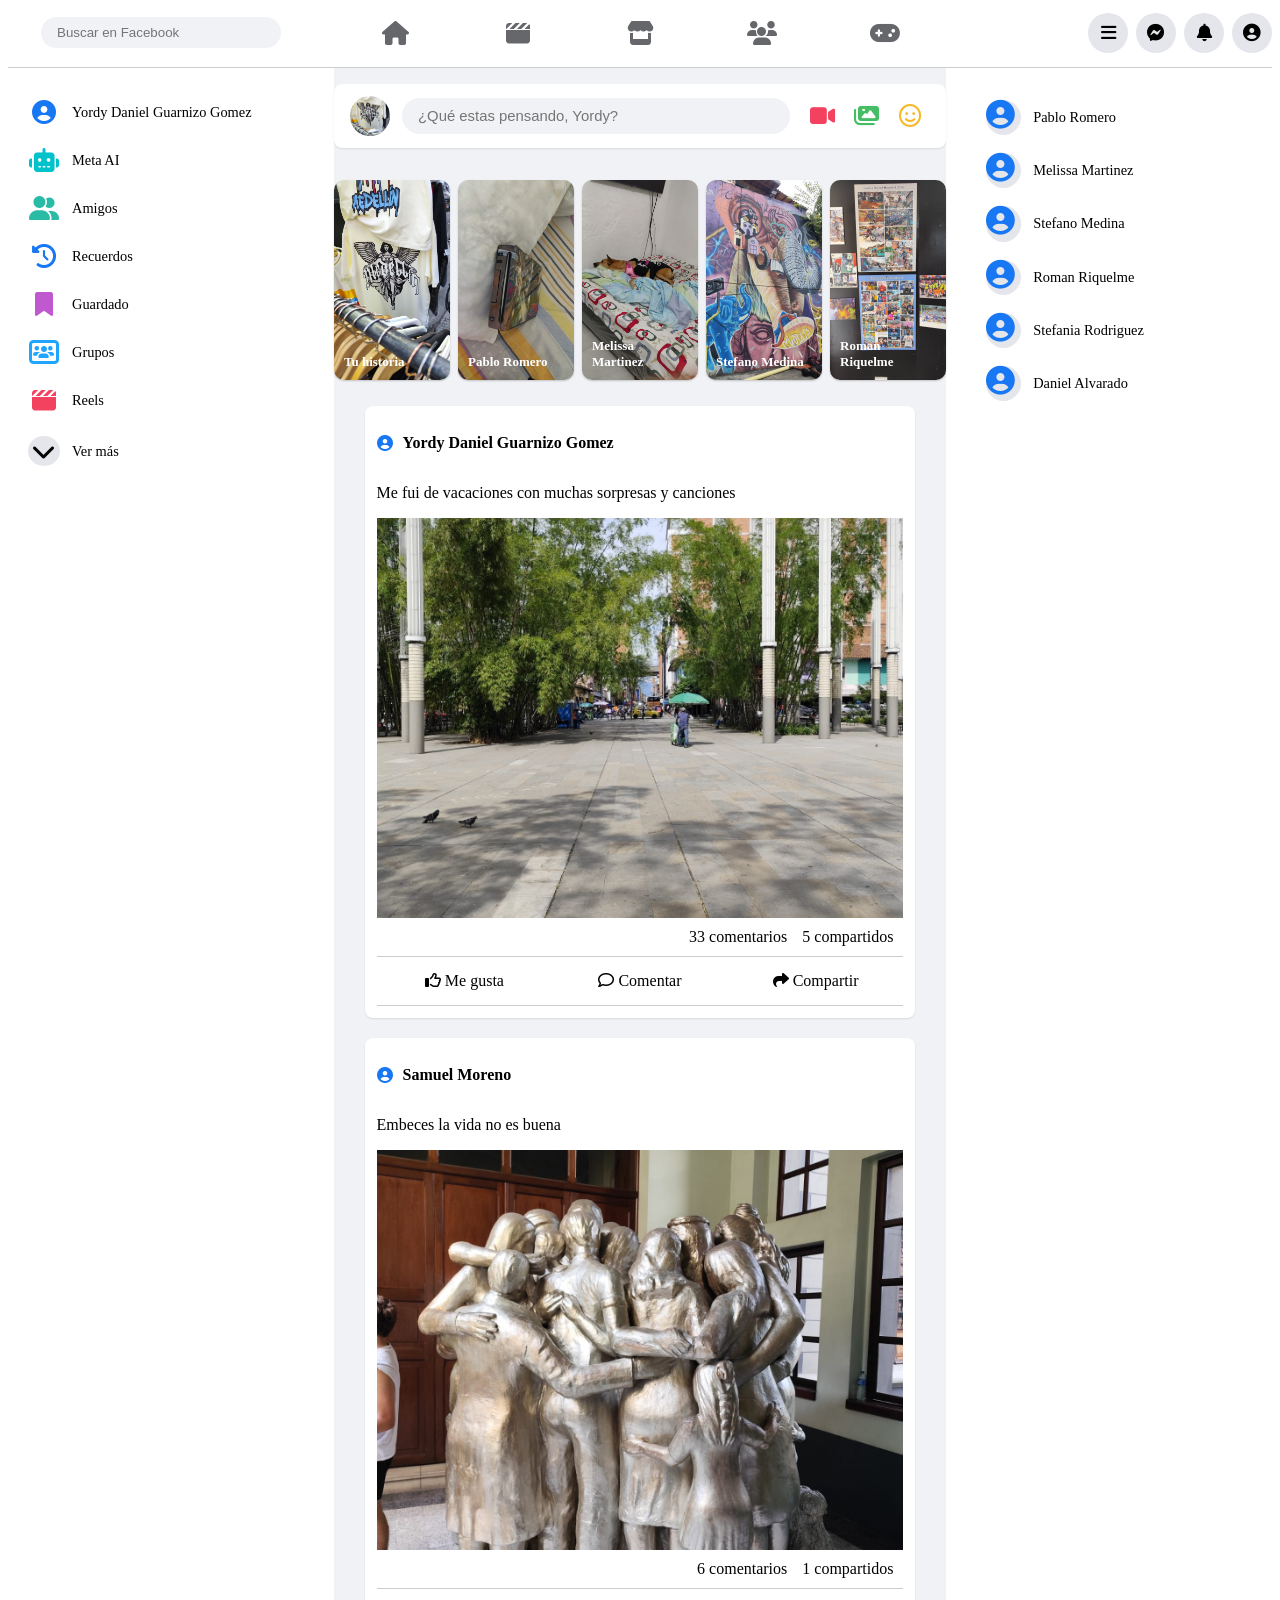
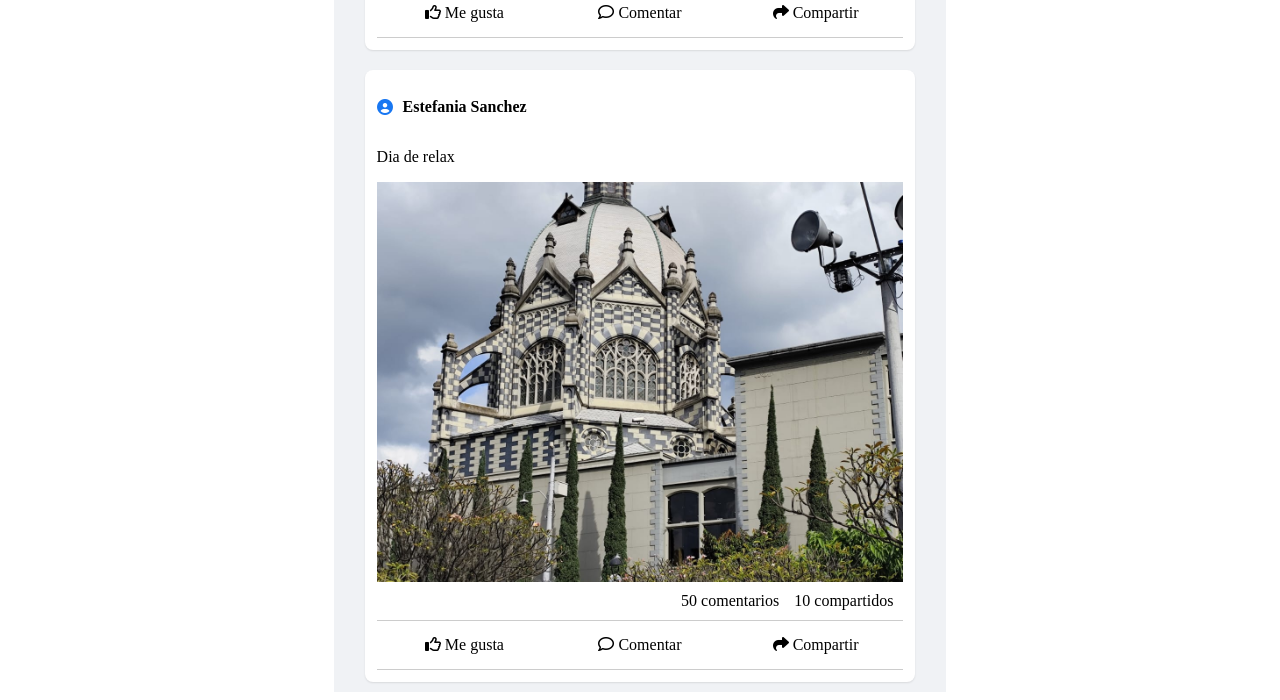
==== index.html @ 1d9f0191 "mejores etiquetas HTML y mejora CSS" ====
<!doctype html>
<html lang="en">
  <head>
    <meta charset="UTF-8" />
    <meta name="viewport" content="width=device-width, initial-scale=1.0" />
    <link rel="stylesheet" href="css/main.css" />

    <link
      rel="stylesheet"
      href="https://cdnjs.cloudflare.com/ajax/libs/font-awesome/6.5.1/css/all.min.css"
    />
    <title>Facebook</title>
  </head>
  <body>
    <header class="container-top-menu">
      <div class="top-menu-left">
        <input
          class="top-menu-left-search"
          type="text"
          placeholder="Buscar en Facebook"
        />
      </div>
      <div class="top-menu">
        <nav class="top-menu-nav">
          <ul class="top-menu-list">
            <li class="top-menu-li">
              <a href="#"><i class="fa-solid fa-house"></i></a>
            </li>
            <li class="top-menu-li">
              <a href="#"><i class="fa-solid fa-clapperboard 1"></i> </a>
            </li>
            <li class="top-menu-li">
              <a href="#"><i class="fa-solid fa-store"></i></a>
            </li>
            <li class="top-menu-li">
              <a href="#"><i class="fa-solid fa-users"></i></a>
            </li>
            <li class="top-menu-li">
              <a href="#"><i class="fa-solid fa-gamepad"></i></a>
            </li>
          </ul>
        </nav>
      </div>
      <div class="top-menu-right">
        <nav class="top-menu-r-nav">
          <ul class="top-menu-r-list">
            <li class="top-menu-r-li">
              <a href="#"><i class="fa-solid fa-bars"></i></a>
            </li>
            <li class="top-menu-r-li">
              <a href="#"><i class="fa-brands fa-facebook-messenger"></i></a>
            </li>
            <li class="top-menu-r-li">
              <a href="#"><i class="fa-solid fa-bell"></i></a>
            </li>
            <li class="top-menu-r-li">
              <a href="#"
                ><i id="user-circle1" class="fa-solid fa-user-circle"></i
              ></a>
            </li>
          </ul>
        </nav>
      </div>
    </header>
    <div class="container">
      <aside class="left-menu">
        <nav class="left-menu-nav">
          <ul class="left-menu-list">
            <li class="left-menu-li">
              <a href="#"
                ><i class="fa-solid fa-user-circle"></i> Yordy Daniel Guarnizo
                Gomez
              </a>
            </li>
            <li class="left-menu-li">
              <a href="#"><i class="fa-solid fa-robot"></i> Meta AI</a>
            </li>
            <li class="left-menu-li">
              <a href="#"><i class="fa-solid fa-user-group"></i> Amigos</a>
            </li>
            <li class="left-menu-li">
              <a href="#"
                ><i class="fa-solid fa-clock-rotate-left"></i> Recuerdos</a
              >
            </li>
            <li class="left-menu-li">
              <a href="#"><i class="fa-solid fa-bookmark"></i> Guardado</a>
            </li>
            <li class="left-menu-li">
              <a href="#"><i class="fa-solid fa-users-rectangle"></i> Grupos</a>
            </li>
            <li class="left-menu-li">
              <a href="#"
                ><i id="clapperboard2" class="fa-solid fa-clapperboard"></i>
                Reels</a
              >
            </li>
            <li class="left-menu-li">
              <a href="#"><i class="fa-solid fa-chevron-down"></i> Ver más</a>
            </li>
          </ul>
        </nav>
      </aside>
      <main class="middle-menu">
        <section class="create-post">
          <img src="img/Camiseta.jpeg" alt="Perfil" class="user-avatar" />
          <input
            class="create-post-input"
            type="text"
            placeholder="¿Qué estas pensando, Yordy?"
          />

          <div class="create-post-actions">
            <div class="action-item">
              <i class="fa-solid fa-video" style="color: #f3425f"></i>
            </div>
            <div class="action-item">
              <i class="fa-solid fa-images" style="color: #45bd62"></i>
            </div>
            <div class="action-item">
              <i class="fa-regular fa-face-smile" style="color: #f7b928"></i>
            </div>
          </div>
        </section>
        <section class="histories">
          <div class="history history-1">
            <img src="img/Camiseta.jpeg" alt="Camiseta" />
            <p class="history-name">Tu historia</p>
          </div>
          <div class="history history-2">
            <img src="img/Wii.jpeg" alt="Wii" />
            <p class="history-name">Pablo Romero</p>
          </div>
          <div class="history history-3">
            <img src="img/Jelly.jpeg" alt="Dog" />
            <p class="history-name">Melissa Martinez</p>
          </div>
          <div class="history history-4">
            <img src="img/Mural.jpeg" alt="Mural" />
            <p class="history-name">Stefano Medina</p>
          </div>
          <div class="history history-5">
            <img src="img/poster.jpeg" alt="Poster" />
            <p class="history-name">Roman Riquelme</p>
          </div>
        </section>
        <article class="post">
          <div class="post-header">
            <i class="fa-solid fa-user-circle"></i>
            <p><strong>Yordy Daniel Guarnizo Gomez</strong></p>
          </div>
          <div class="post-content">
            <p>Me fui de vacaciones con muchas sorpresas y canciones</p>
          </div>
          <div class="post-photo">
            <img src="img/Centro.jpeg" alt="Centro" />
          </div>
          <div class="post-footer">
            <nav class="post-footer-nav">
              <ul class="post-footer-list">
                <li class="post-footer-li"><a href="#">33 comentarios</a></li>
                <li class="post-footer-li"><a href="#">5 compartidos</a></li>
              </ul>
            </nav>
          </div>
          <div class="post-reactions">
            <nav class="post-reactions-nav">
              <ul class="post-reactions-list">
                <li class="post-reactions-li">
                  <a href="#"
                    ><i class="fa-regular fa-thumbs-up"></i> Me gusta</a
                  >
                </li>
                <li class="post-reactions-li">
                  <a href="#"><i class="fa-regular fa-comment"></i> Comentar</a>
                </li>
                <li class="post-reactions-li">
                  <a href="#"><i class="fa-solid fa-share"></i> Compartir</a>
                </li>
              </ul>
            </nav>
          </div>
        </article>
        <article class="post">
          <div class="post-header">
            <i class="fa-solid fa-user-circle"></i>
            <p><strong>Samuel Moreno</strong></p>
          </div>
          <div class="post-content">
            <p>Embeces la vida no es buena</p>
          </div>
          <div class="post-photo">
            <img src="img/sad.jpeg" alt="statue" />
          </div>
          <div class="post-footer">
            <nav class="post-footer-nav">
              <ul class="post-footer-list">
                <li class="post-footer-li"><a href="#">6 comentarios</a></li>
                <li class="post-footer-li"><a href="#">1 compartidos</a></li>
              </ul>
            </nav>
          </div>
          <div class="post-reactions">
            <nav class="post-reactions-nav">
              <ul class="post-reactions-list">
                <li class="post-reactions-li">
                  <a href="#"
                    ><i class="fa-regular fa-thumbs-up"></i> Me gusta</a
                  >
                </li>
                <li class="post-reactions-li">
                  <a href="#"><i class="fa-regular fa-comment"></i> Comentar</a>
                </li>
                <li class="post-reactions-li">
                  <a href="#"><i class="fa-solid fa-share"></i> Compartir</a>
                </li>
              </ul>
            </nav>
          </div>
        </article>
        <article class="post">
          <div class="post-header">
            <i class="fa-solid fa-user-circle"></i>
            <p><strong>Estefania Sanchez</strong></p>
          </div>
          <div class="post-content">
            <p>Dia de relax</p>
          </div>
          <div class="post-photo">
            <img src="img/relax.jpeg" alt="Museum" />
          </div>
          <div class="post-footer">
            <nav class="post-footer-nav">
              <ul class="post-footer-list">
                <li class="post-footer-li"><a href="#">50 comentarios</a></li>
                <li class="post-footer-li"><a href="#">10 compartidos</a></li>
              </ul>
            </nav>
          </div>
          <div class="post-reactions">
            <nav class="post-reactions-nav">
              <ul class="post-reactions-list">
                <li class="post-reactions-li">
                  <a href="#"
                    ><i class="fa-regular fa-thumbs-up"></i> Me gusta</a
                  >
                </li>
                <li class="post-reactions-li">
                  <a href="#"><i class="fa-regular fa-comment"></i> Comentar</a>
                </li>
                <li class="post-reactions-li">
                  <a href="#"><i class="fa-solid fa-share"></i> Compartir</a>
                </li>
              </ul>
            </nav>
          </div>
        </article>
      </main>
      <aside class="menu-right">
        <nav class="friends">
          <ul class="friends-list">
            <li class="friends-li">
              <a href="#"
                ><i class="fa-solid fa-user-circle"></i> Pablo Romero</a
              >
            </li>
            <li class="friends-li">
              <a href="#"
                ><i class="fa-solid fa-user-circle"></i> Melissa Martinez</a
              >
            </li>
            <li class="friends-li">
              <a href="#"
                ><i class="fa-solid fa-user-circle"></i> Stefano Medina</a
              >
            </li>
            <li class="friends-li">
              <a href="#"
                ><i class="fa-solid fa-user-circle"></i> Roman Riquelme</a
              >
            </li>
            <li class="friends-li">
              <a href="#"
                ><i class="fa-solid fa-user-circle"></i> Stefania Rodriguez</a
              >
            </li>
            <li class="friends-li">
              <a href="#"
                ><i class="fa-solid fa-user-circle"></i> Daniel Alvarado</a
              >
            </li>
          </ul>
        </nav>
      </aside>
    </div>
  </body>
</html>
---- css/main.css ----
/*  ---------------------------------------------- Global styles---------------------------------------------*/

a {
  color: inherit;
  text-decoration: none;
}

* {
  box-sizing: border-box;
}

li {
  list-style: none;
}

/* ---------------------------------------Top menu ----------------------------------------------------------*/

/* 1 rem = 16px, ex: 3.75rem = 3.75 * 16 = 60px*/

.container-top-menu {
  height: 3.75rem;
  display: grid;
  grid-template-columns: 1fr 2fr 1fr;
  gap: 1.25rem;
  border-bottom: 1px solid #ccc;
  padding-bottom: 10px;
  position: sticky;
  top: 0;
  background-color: #fff;
  z-index: 1000;
  align-items: center;
}

/* ----------------------------------Top menu left, the search bar ---------------------------------------------*/

.top-menu-left {
  display: flex;
  justify-content: center;
  align-items: center;
  width: 100%;
  height: 100%;
}

.top-menu-left-search {
  background-color: #f0f2f5;
  border: none;
  padding: 0.5rem 1rem;
  border-radius: 1.25rem;
  width: 15rem;
  outline: none;
}

/* ----------------------------------Top menu center, the main navigation ---------------------------------------------*/

.top-menu {
  width: 100%;
  height: 100%;
}

.top-menu-nav {
  width: 100%;
  height: 100%;
  margin: 0;
}

.top-menu-list {
  display: flex;
  width: 100%;
  height: 100%;
  margin: 0;
  padding: 0;
}

.top-menu-li {
  flex: 1;
  position: relative;
}

.top-menu-li a {
  display: flex;
  justify-content: center;
  align-items: center;
  width: 100%;
  height: 100%;
  border-radius: 8px;
  transition: background-color 0.2s;
}
.top-menu-li a:hover {
  background-color: #f0f2f5;
}

.top-menu-li i {
  font-size: 1.5rem;
  color: #65676b;
}
.top-menu-li i:hover {
  color: #1877f2;
}

/* ----------------------------------Top menu right, the user options ---------------------------------------------*/

.top-menu-r-list {
  display: flex;
  justify-content: flex-end;
  align-items: center;
  gap: 0.5rem;
  margin: 0;
  padding: 0;
}

.top-menu-r-li a {
  display: flex;
  justify-content: center;
  align-items: center;
  width: 2.5rem;
  height: 2.5rem;
  background-color: #e4e6eb;
  border-radius: 50%;
  font-size: 1.1rem;
  transition: background-color 0.2s;
}

.top-menu-r-li a:hover {
  background-color: #d8dadf;
}

#user-circle1 {
  color: #000;
}

/* ---------------------------------------Container of the main content ------------------------------------------*/

.container {
  display: grid;
  grid-template-columns: 1fr 2fr 1fr;
  gap: 1.25rem;
  align-items: start;
}

/* ---------------------------------------Main content, left menu ------------------------------------------*/

.left-menu {
  position: sticky;
  top: 3.75rem;
  height: calc(100vh - 3.75rem);
  overflow-y: auto;
}

.left-menu-list {
  display: flex;
  flex-direction: column;
  gap: 0.5rem;
  padding: 0.5rem;
}

.left-menu-li a {
  display: flex;
  align-items: center;
  padding: 0.5rem 0.75rem;
  border-radius: 0.5rem;
  transition: background 0.2s;
  font-size: 0.9rem;
  font-weight: 500;
}

.left-menu-li a:hover {
  background-color: #e4e6eb;
}

.left-menu-li i {
  min-width: 2rem;
  font-size: 1.5rem;
  text-align: center;
  margin-right: 0.75rem;
}

.fa-user-circle {
  color: #1877f2;
}
.fa-robot {
  color: #00c2cb;
}
.fa-user-group {
  color: #2abba7;
}
.fa-clock-rotate-left {
  color: #1877f2;
}
.fa-bookmark {
  color: #c058cf;
}
.fa-users-rectangle {
  color: #21a6ff;
}
#clapperboard2 {
  color: #f3425f;
}
.fa-chevron-down {
  color: #050505;
  background: #e4e6eb;
  border-radius: 50%;
  padding: 0.2rem;
  font-size: 0.8rem;
}

/* ---------------------------------------Main content, center content ------------------------------------------*/

.middle-menu {
  display: flex;
  flex-direction: column;
  background-color: #f0f2f5;
  min-height: calc(100vh - 60px);
  width: 100%;
}

/* Publish  */

.create-post {
  display: flex;
  align-items: center;
  gap: 0.75rem;
  background-color: #fff;
  border-radius: 0.5rem;
  box-shadow: 0 1px 2px rgba(0, 0, 0, 0.1);
  padding: 0.75rem 1rem;
  width: 100%;
  max-width: 42.5rem;
  margin: 1rem auto;
}

.user-avatar {
  width: 2.5rem;
  height: 2.5rem;
  border-radius: 50%;
  object-fit: cover;
}

.create-post-input {
  border: none;
  background-color: #f0f2f5;
  padding: 0.6rem 1rem;
  border-radius: 1.25rem;
  font-size: 0.93rem;
  flex: 1;
}

.create-post-input:hover {
  background-color: #e4e6eb;
}

.create-post-actions {
  display: flex;
  align-items: center;
  gap: 0.25rem;
}

.action-item {
  width: 2.5rem;
  height: 2.5rem;
  display: flex;
  justify-content: center;
  align-items: center;
  border-radius: 50%;
  transition: background 0.2s;
}

.action-item:hover {
  background-color: #f2f2f2;
}

.action-item i {
  font-size: 1.4rem;
}

.video-icon {
  color: #f3425f;
}
.photos-icon {
  color: #45bd62;
}
.emoji-icon {
  color: #f7b928;
}

/* histories */

.histories {
  display: flex;
  justify-content: center;
  gap: 0.5rem;
  padding: 1rem 0;
  width: 100%;
  max-width: 42.5rem;
  margin: 0 auto;
}

.history {
  flex: 1;
  height: 12.5rem;
  position: relative;
  border-radius: 0.625rem;
  overflow: hidden;
  box-shadow: 0 1px 2px rgba(0, 0, 0, 0.2);
  border: none;
}

.history img {
  width: 100%;
  height: 100%;
  object-fit: cover;
  transition: transform 0.3s ease;
}

.history:hover img {
  transform: scale(1.05);
}

.history-name {
  position: absolute;
  bottom: 0;
  left: 0;
  color: white;
  margin: 10px;
  font-weight: 600;
  font-size: 13px;
}

/* Post header */

.post {
  background-color: #fff;
  margin: 0.625rem auto;
  width: 90%;
  max-width: 42.5rem;
  border-radius: 0.5rem;
  box-shadow: 0 1px 2px rgba(0, 0, 0, 0.1);
  padding: 0.75rem;
}

.post-header {
  display: flex;
  align-items: center;
  gap: 10px;
}

/* Photo */

.post-photo {
  height: 25rem;
  width: 100%;
  margin: 10px 0;
  overflow: hidden;
  background-color: #000;
}

.post-photo img {
  width: 100%;
  height: 100%;
  object-fit: cover;
  display: block;
  transition: transform 0.2s;
}

.post-photo img:hover {
  transform: scale(1.02);
}

/* likes and shares */

.post-footer {
  display: flex;
  justify-content: center;
  align-items: center;
  width: 100%;
}

.post-footer-nav {
  width: 100%;
}

.post-footer-list {
  display: flex;
  justify-content: flex-end;
  gap: 15px;
  width: 100%;
  margin: 0;
  padding: 0 10px;
}

/* post reactions */

.post-reactions {
  width: 100%;
  border-top: 1px solid #ccc;
  border-bottom: 1px solid #ccc;
  padding: 5px 0;
  margin-top: 10px;
}

.post-reactions-list {
  display: flex;
  width: 100%;
  margin: 0;
  padding: 0;
}

.post-reactions-li {
  flex: 1;
  text-align: center;
  padding: 10px 0;
  border-radius: 5px;
}

.post-reactions-li:hover {
  background-color: #f0f2f5;
}

/* ---------------------------------------Main content, right menu ------------------------------------------*/

.menu-right {
  position: sticky;
  top: 3.75rem;
  height: calc(100vh - 3.75rem);
}

.friends-list {
  display: flex;
  flex-direction: column;
  gap: 0.125rem;
  padding: 0.5rem;
  height: calc(100vh - 4.75rem);
  overflow-y: auto;
}

.friends-li a {
  display: flex;
  align-items: center;
  padding: 0.5rem 0.75rem;
  border-radius: 0.5rem;
  transition: background 0.2s;
  font-size: 0.9rem;
  font-weight: 500;
}

.friends-li i {
  justify-content: center;
  align-items: center;
  font-size: 1.8rem;
  margin-right: 0.75rem;
  color: #1877f2;
  background-color: #e4e6eb;
  border-radius: 50%;
  width: 2.2rem;
  height: 2.2rem;
}

.friends-li a:hover {
  background-color: #e4e6eb;
}
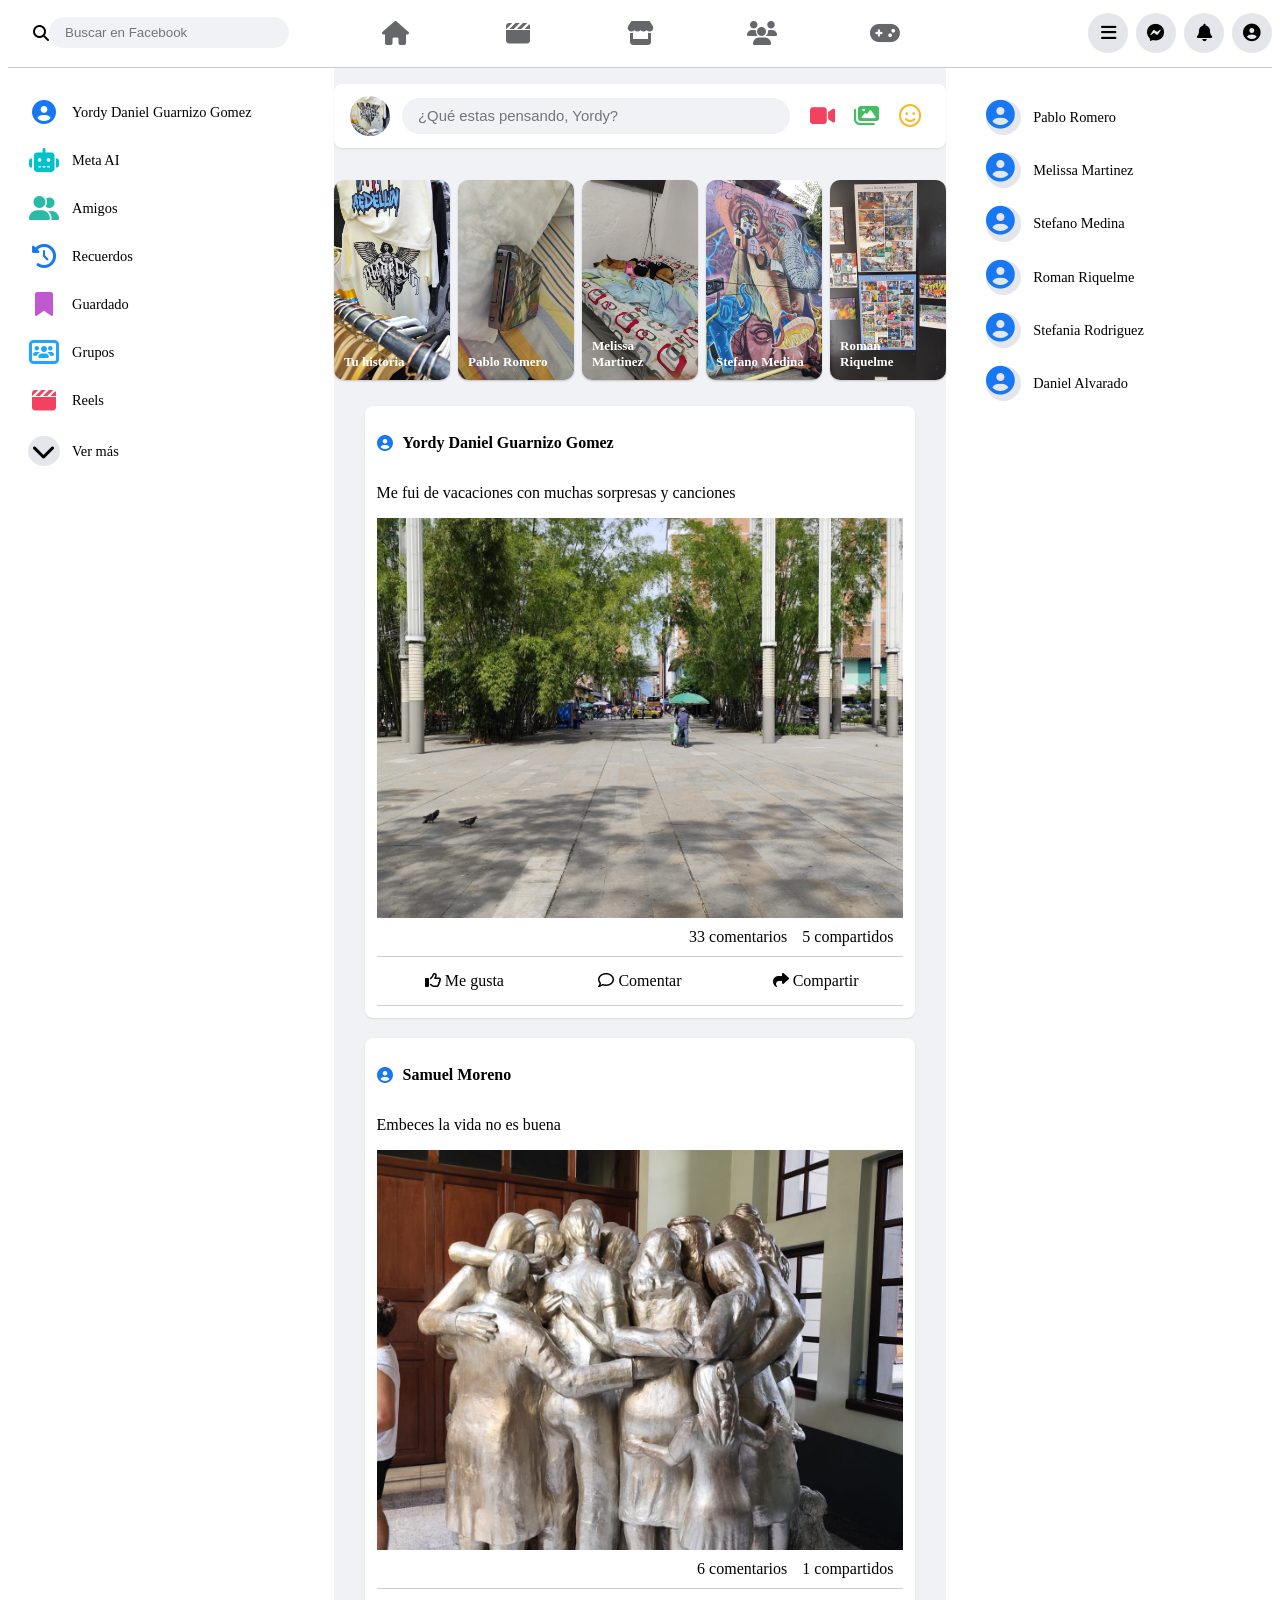
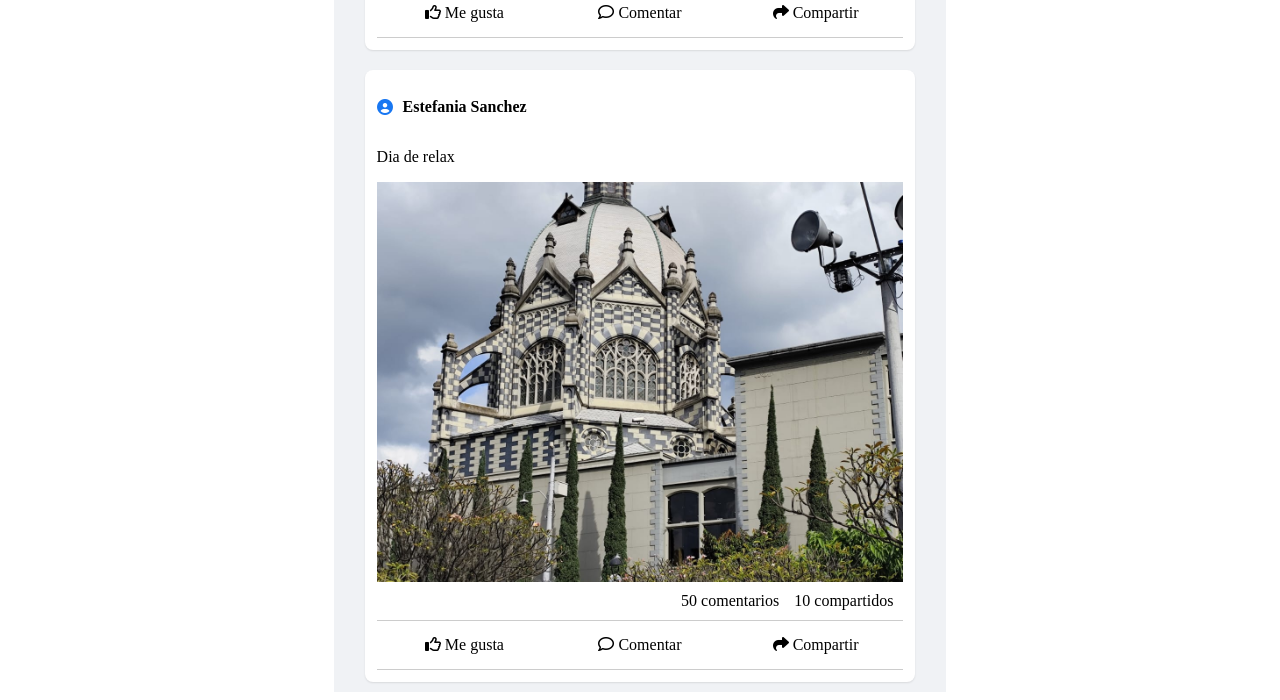
==== commit 3dfa8c4d: "Realizando responsive en mobile" ====
--- a/index.html
+++ b/index.html
@@ -14,6 +14,7 @@
   <body>
     <header class="container-top-menu">
       <div class="top-menu-left">
+        <i class="fa-solid fa-magnifying-glass"></i>
         <input
           class="top-menu-left-search"
           type="text"
--- a/css/main.css
+++ b/css/main.css
@@ -33,6 +33,10 @@
 
 /* ----------------------------------Top menu left, the search bar ---------------------------------------------*/
 
+.fa-solid fa-magnifying-glass {
+  margin: 5px;
+}
+
 .top-menu-left {
   display: flex;
   justify-content: center;
@@ -457,3 +461,46 @@
 .friends-li a:hover {
   background-color: #e4e6eb;
 }
+
+/* ---------------------------------------Responsive mobile ------------------------------------------*/
+
+@media (max-width: 768px) {
+  .container-top-menu {
+    height: 7.5rem;
+  }
+
+  .top-menu-left {
+    position: absolute;
+    display: flex;
+    top: 0;
+    right: 0;
+    height: 50%;
+    justify-content: end;
+  }
+
+  .top-menu {
+    display: flex;
+    position: absolute;
+    top: 3.75rem;
+    width: 50%;
+    height: 50%;
+    justify-content: center;
+    width: 100vw;
+  }
+
+  .top-menu-right {
+    display: none;
+  }
+
+  .container {
+    grid-template-columns: 1fr;
+  }
+
+  .left-menu {
+    display: none;
+  }
+
+  .menu-right {
+    display: none;
+  }
+}
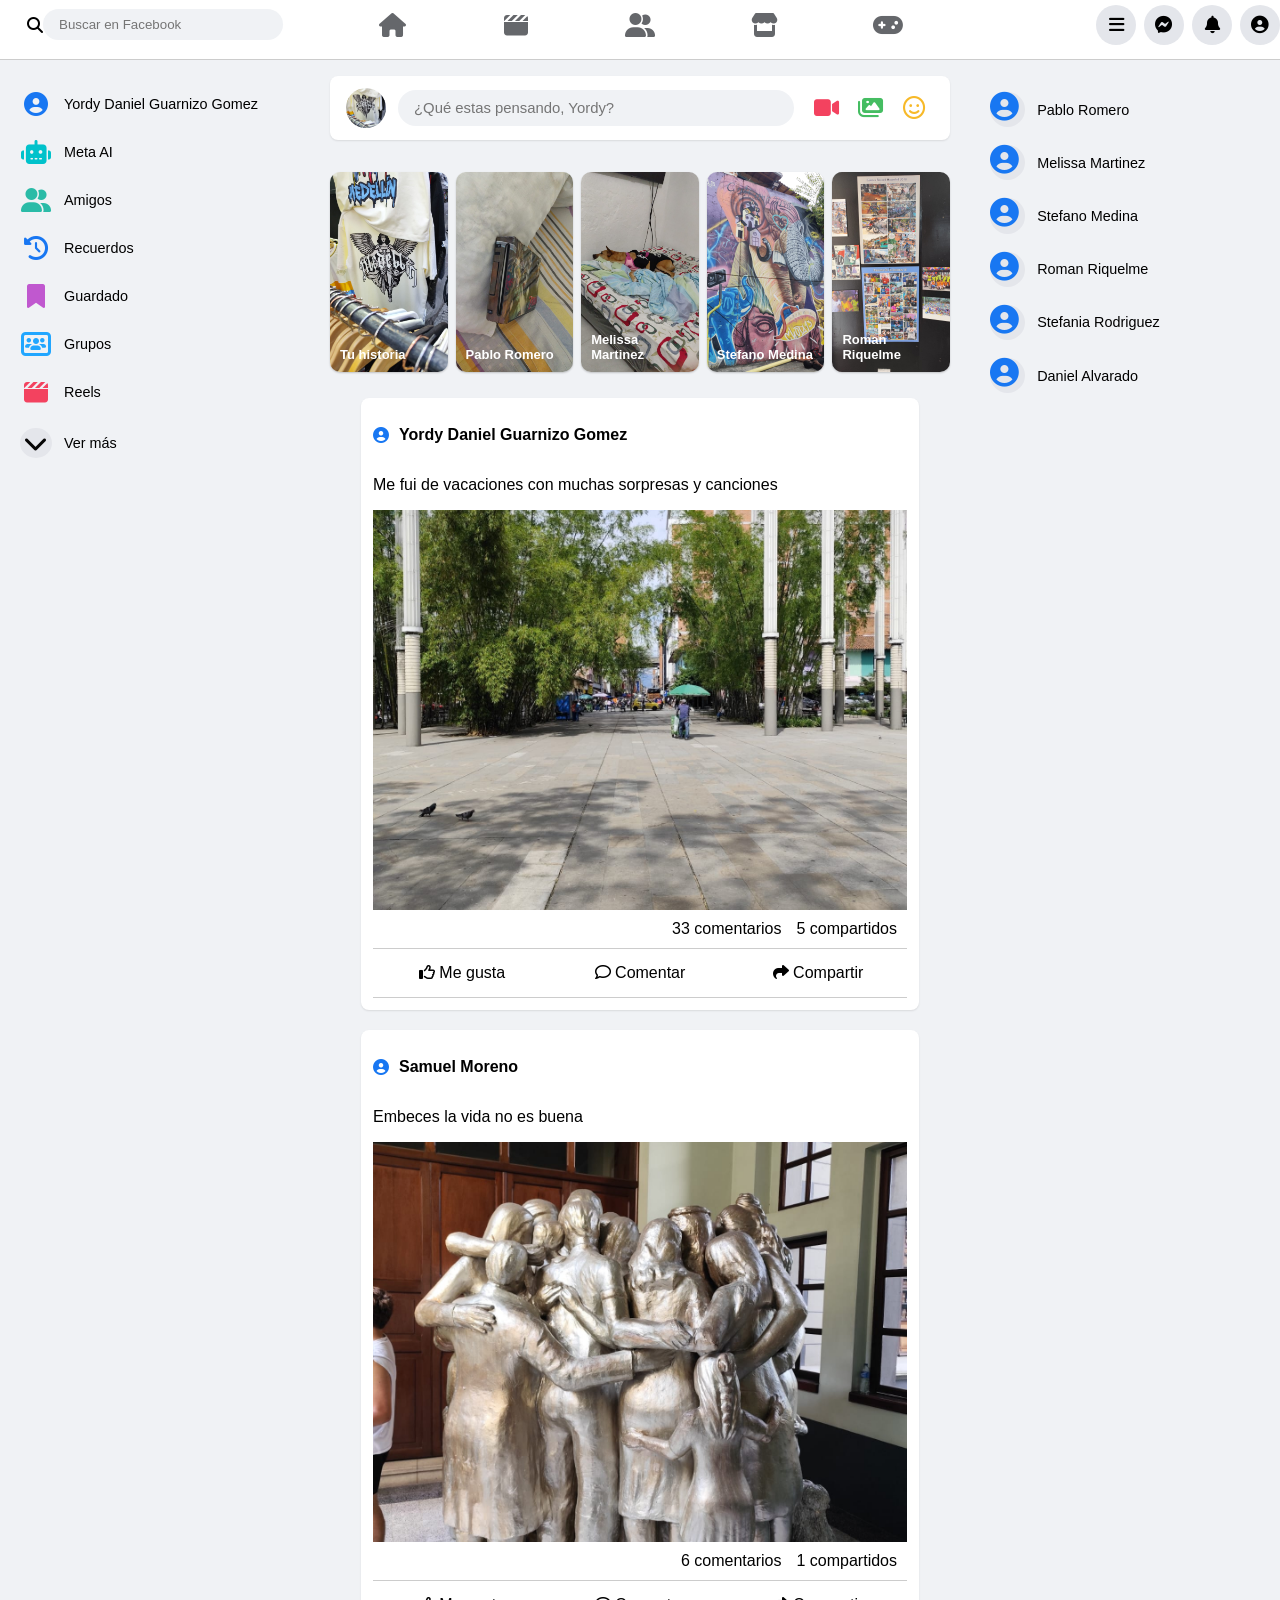
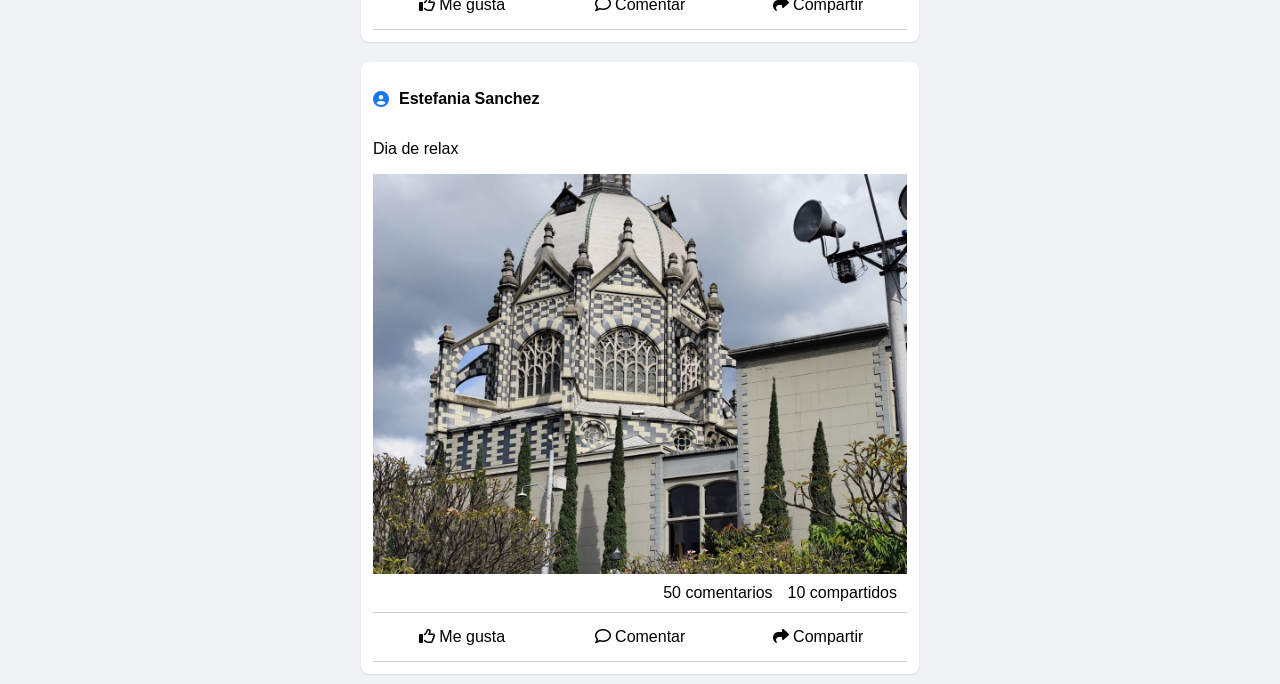
==== commit c4915cd7: "mejora del layout" ====
--- a/index.html
+++ b/index.html
@@ -14,9 +14,14 @@
   <body>
     <header class="container-top-menu">
       <div class="top-menu-left">
-        <i class="fa-solid fa-magnifying-glass"></i>
+        <a href="#" class="mobile-only mobile-bars"
+          ><i class="fa-solid fa-bars"></i
+        ></a>
+        <h1 class="mobile-logo mobile-only">facebook</h1>
+
+        <i class="fa-solid fa-magnifying-glass desktop-only-icon"></i>
         <input
-          class="top-menu-left-search"
+          class="top-menu-left-search desktop-only"
           type="text"
           placeholder="Buscar en Facebook"
         />
@@ -24,20 +29,26 @@
       <div class="top-menu">
         <nav class="top-menu-nav">
           <ul class="top-menu-list">
+            <li class="top-menu-li active-tab">
+              <a href="#"><i class="fa-solid fa-house"></i></a>
+            </li>
             <li class="top-menu-li">
-              <a href="#"><i class="fa-solid fa-house"></i></a>
+              <a href="#"><i class="fa-solid fa-clapperboard"></i> </a>
             </li>
             <li class="top-menu-li">
-              <a href="#"><i class="fa-solid fa-clapperboard 1"></i> </a>
+              <a href="#"><i class="fa-solid fa-user-group"></i></a>
             </li>
             <li class="top-menu-li">
               <a href="#"><i class="fa-solid fa-store"></i></a>
             </li>
-            <li class="top-menu-li">
-              <a href="#"><i class="fa-solid fa-users"></i></a>
-            </li>
-            <li class="top-menu-li">
+            <li class="top-menu-li desktop-only">
               <a href="#"><i class="fa-solid fa-gamepad"></i></a>
+            </li>
+            <li class="top-menu-li mobile-only">
+              <a href="#"><i class="fa-regular fa-bell"></i></a>
+            </li>
+            <li class="top-menu-li mobile-only">
+              <a href="#"><i class="fa-regular fa-user-circle"></i></a>
             </li>
           </ul>
         </nav>
@@ -45,16 +56,23 @@
       <div class="top-menu-right">
         <nav class="top-menu-r-nav">
           <ul class="top-menu-r-list">
-            <li class="top-menu-r-li">
+            <li class="top-menu-r-li desktop-only">
               <a href="#"><i class="fa-solid fa-bars"></i></a>
             </li>
+            <li class="top-menu-r-li mobile-only">
+              <a href="#"><i class="fa-solid fa-plus"></i></a>
+            </li>
+            <li class="top-menu-r-li mobile-only">
+              <a href="#"><i class="fa-solid fa-magnifying-glass"></i></a>
+            </li>
+
             <li class="top-menu-r-li">
               <a href="#"><i class="fa-brands fa-facebook-messenger"></i></a>
             </li>
-            <li class="top-menu-r-li">
+            <li class="top-menu-r-li desktop-only">
               <a href="#"><i class="fa-solid fa-bell"></i></a>
             </li>
-            <li class="top-menu-r-li">
+            <li class="top-menu-r-li desktop-only">
               <a href="#"
                 ><i id="user-circle1" class="fa-solid fa-user-circle"></i
               ></a>
--- a/css/main.css
+++ b/css/main.css
@@ -9,8 +9,21 @@
   box-sizing: border-box;
 }
 
+body {
+  margin: 0;
+  padding: 0;
+  font-family: Arial, sans-serif;
+  background-color: #f0f2f5;
+  width: 100%;
+  overflow-x: hidden;
+}
+
 li {
   list-style: none;
+}
+
+.mobile-only {
+  display: none;
 }
 
 /* ---------------------------------------Top menu ----------------------------------------------------------*/
@@ -462,45 +475,197 @@
   background-color: #e4e6eb;
 }
 
-/* ---------------------------------------Responsive mobile ------------------------------------------*/
+/* ---------------------------------------Responsive Tablet ------------------------------------------*/
+
+@media (max-width: 1100px) {
+  .container {
+    grid-template-columns: 1fr 3fr;
+  }
+
+  .menu-right {
+    display: none;
+  }
+
+  .top-menu-left-search {
+    width: 12rem;
+  }
+}
+
+/* ---------------------------------------Responsive Mobile ------------------------------------------*/
 
 @media (max-width: 768px) {
   .container-top-menu {
-    height: 7.5rem;
+    width: 100%;
+    max-width: 100%;
+    height: auto;
+    display: flex;
+    flex-wrap: wrap;
+    padding: 5px 10px 0 10px;
+    gap: 0;
+    background-color: #fff;
+  }
+
+  .mobile-logo {
+    color: #0866ff;
+    font-size: 1.7rem;
+    font-weight: 700;
+    margin: 0;
+    display: flex;
+  }
+
+  .top-menu-right {
+    width: auto;
+    display: flex;
+    justify-content: flex-end;
+    align-items: center;
   }
 
   .top-menu-left {
-    position: absolute;
+    width: auto;
+    flex: 1;
     display: flex;
-    top: 0;
-    right: 0;
-    height: 50%;
-    justify-content: end;
-  }
-
-  .top-menu {
-    display: flex;
-    position: absolute;
-    top: 3.75rem;
-    width: 50%;
-    height: 50%;
-    justify-content: center;
-    width: 100vw;
-  }
-
-  .top-menu-right {
-    display: none;
+    justify-content: flex-start;
+    align-items: center;
+    gap: 8px;
+  }
+
+  .mobile-only {
+    display: block;
+  }
+  .desktop-only,
+  .desktop-only-icon {
+    display: none !important;
   }
 
   .container {
     grid-template-columns: 1fr;
-  }
-
-  .left-menu {
-    display: none;
-  }
-
+    gap: 0;
+    width: 100%;
+    max-width: 100vw;
+    overflow-x: hidden;
+  }
+
+  .middle-menu {
+    min-width: 0;
+    width: 100%;
+    max-width: 100vw;
+  }
+
+  .left-menu,
   .menu-right {
     display: none;
   }
-}
+
+  .mobile-bars i {
+    font-size: 1.6rem;
+    color: #000;
+  }
+
+  .top-menu-r-list {
+    gap: 15px;
+  }
+
+  .top-menu-r-li.mobile-only {
+    display: list-item;
+  }
+
+  .top-menu-r-li a {
+    width: auto;
+    height: auto;
+    background-color: transparent;
+    font-size: 1.3rem;
+    color: #000;
+    padding: 2px;
+  }
+
+  .top-menu-r-li a:hover {
+    background-color: transparent;
+  }
+
+  .top-menu {
+    width: 100%;
+    order: 3;
+    margin-top: 10px;
+    border-bottom: 1px solid #ccc;
+  }
+
+  .top-menu-list {
+    display: flex;
+    justify-content: space-between;
+    width: 100%;
+  }
+
+  .top-menu-li {
+    flex: 1;
+    display: flex;
+    justify-content: center;
+    align-items: center;
+  }
+
+  .top-menu-li.mobile-only {
+    display: flex;
+  }
+
+  .top-menu-li a {
+    padding: 10px 0;
+    border-radius: 0;
+    width: 100%;
+  }
+
+  .top-menu-li i {
+    font-size: 1.5rem;
+  }
+
+  .top-menu-li.active-tab {
+    border-bottom: 3px solid #0866ff;
+  }
+
+  .top-menu-li.active-tab i {
+    color: #0866ff;
+  }
+
+  .create-post {
+    width: 100%;
+    border-radius: 0;
+    margin: 0;
+    padding: 10px;
+    box-shadow: none;
+    border-bottom: 8px solid #c9ccd1;
+  }
+
+  .create-post-input {
+    min-width: 0;
+  }
+
+  .create-post-actions > .action-item:nth-child(1),
+  .create-post-actions > .action-item:nth-child(3) {
+    display: none;
+  }
+
+  .histories {
+    justify-content: flex-start;
+    overflow-x: auto;
+    padding: 10px;
+    gap: 10px;
+    width: 100%;
+
+    scrollbar-width: none;
+  }
+
+  .history {
+    min-width: 100px;
+    flex: 0 0 auto;
+  }
+
+  .post {
+    width: 100%;
+    max-width: 100%;
+    border-radius: 0;
+    margin: 10px 0 0 0;
+    box-sizing: border-box;
+  }
+
+  .post-reactions-li a {
+    font-size: 0.9rem;
+  }
+}
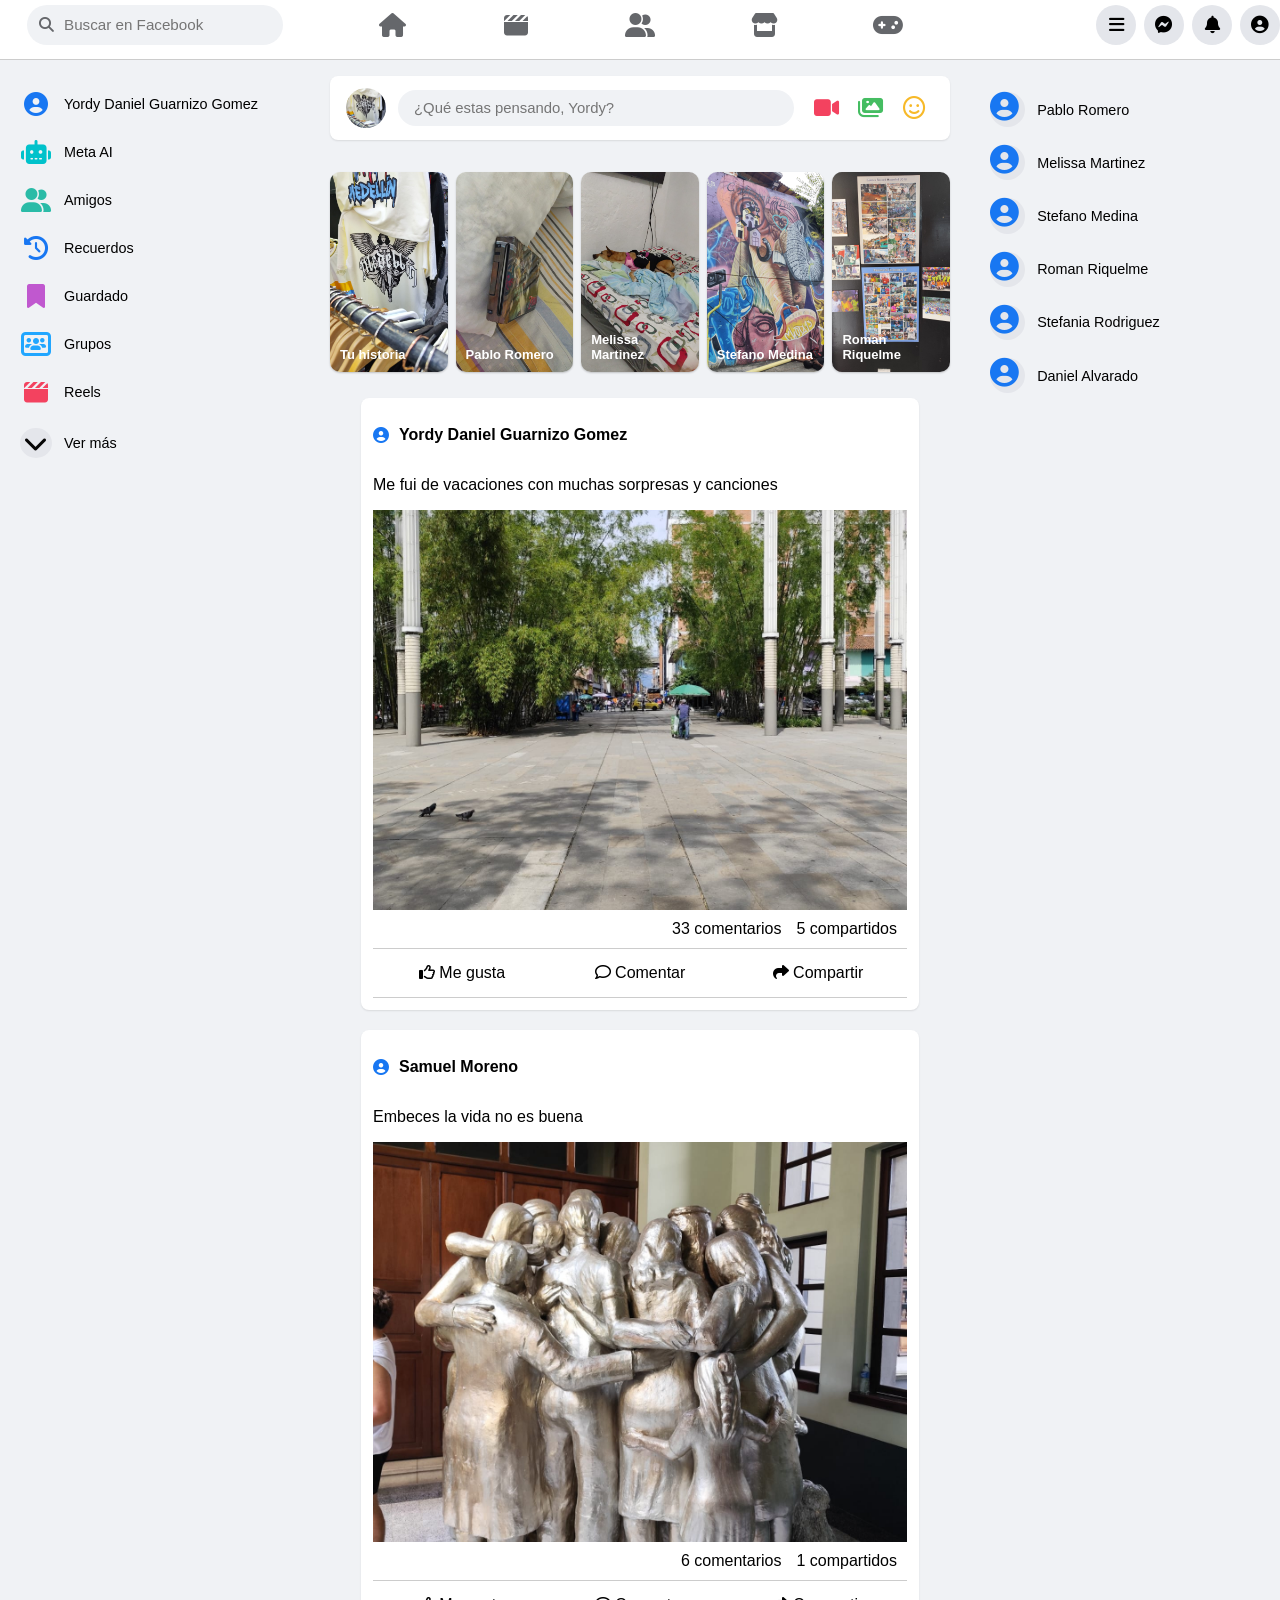
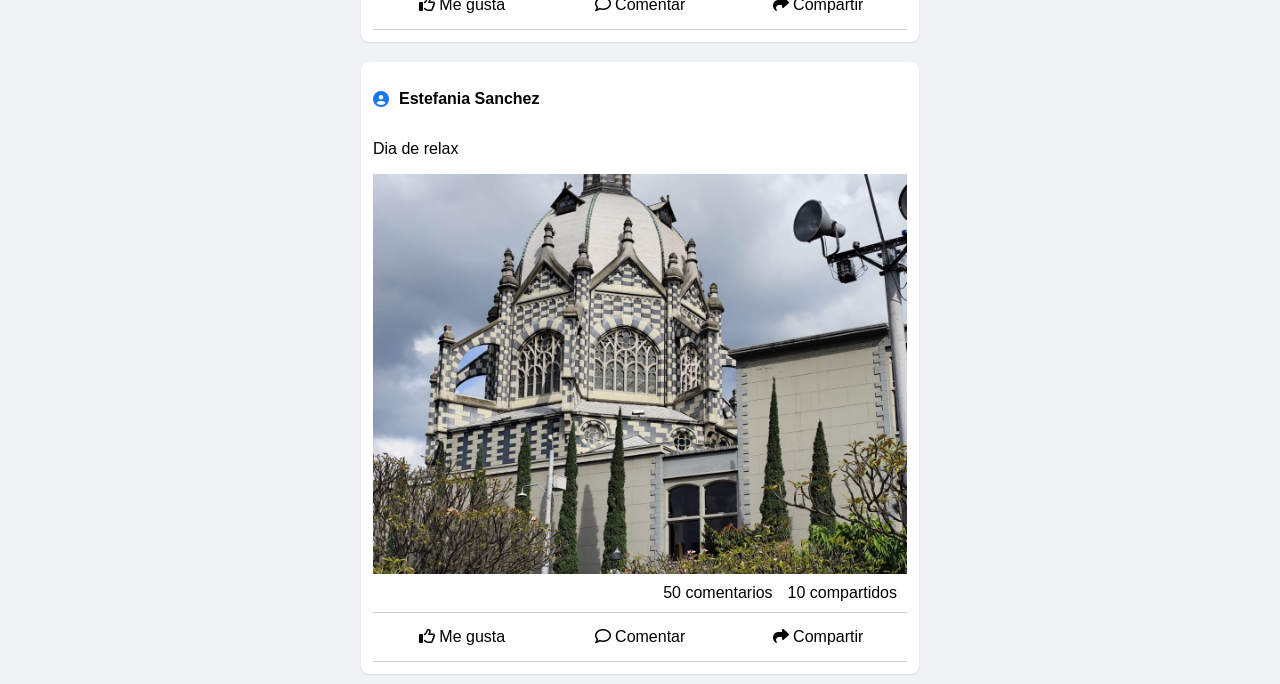
==== commit 96a10a3c: "mejora layout mobile y desktop magnifier" ====
--- a/index.html
+++ b/index.html
@@ -18,13 +18,14 @@
           ><i class="fa-solid fa-bars"></i
         ></a>
         <h1 class="mobile-logo mobile-only">facebook</h1>
-
-        <i class="fa-solid fa-magnifying-glass desktop-only-icon"></i>
-        <input
-          class="top-menu-left-search desktop-only"
-          type="text"
-          placeholder="Buscar en Facebook"
-        />
+        <div class="desktop-search-container desktop-only">
+          <i class="fa-solid fa-magnifying-glass"></i>
+          <input
+            class="top-menu-left-search"
+            type="text"
+            placeholder="Buscar en Facebook"
+          />
+        </div>
       </div>
       <div class="top-menu">
         <nav class="top-menu-nav">
--- a/css/main.css
+++ b/css/main.css
@@ -46,10 +46,6 @@
 
 /* ----------------------------------Top menu left, the search bar ---------------------------------------------*/
 
-.fa-solid fa-magnifying-glass {
-  margin: 5px;
-}
-
 .top-menu-left {
   display: flex;
   justify-content: center;
@@ -58,13 +54,29 @@
   height: 100%;
 }
 
+.desktop-search-container {
+  display: flex;
+  align-items: center;
+  background-color: #f0f2f5;
+  border-radius: 1.5rem;
+  padding: 0 12px;
+  width: 16rem;
+  height: 2.5rem;
+}
+
+.desktop-search-container i {
+  color: #65676b;
+  font-size: 0.95rem;
+  margin-right: 10px;
+}
+
 .top-menu-left-search {
-  background-color: #f0f2f5;
+  background-color: transparent;
   border: none;
-  padding: 0.5rem 1rem;
-  border-radius: 1.25rem;
-  width: 15rem;
+  padding: 0;
+  width: 100%;
   outline: none;
+  font-size: 0.95rem;
 }
 
 /* ----------------------------------Top menu center, the main navigation ---------------------------------------------*/
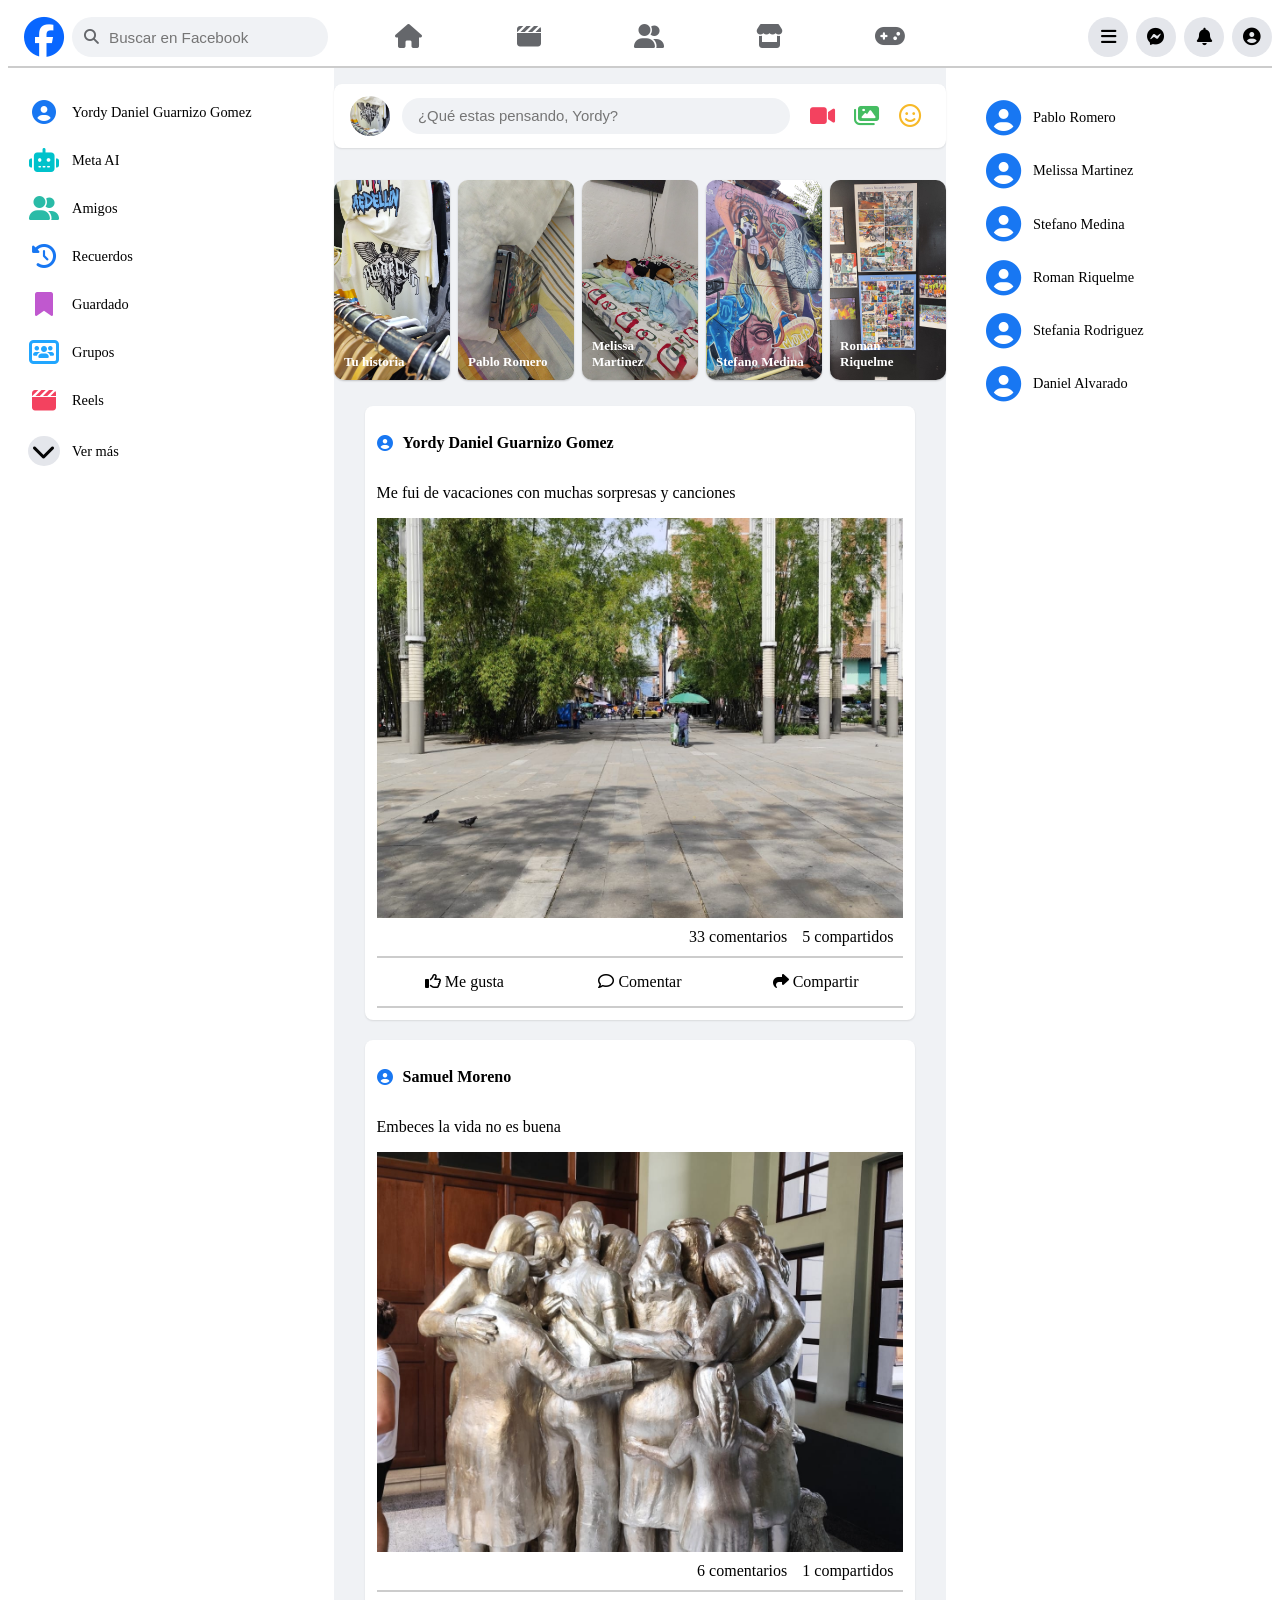
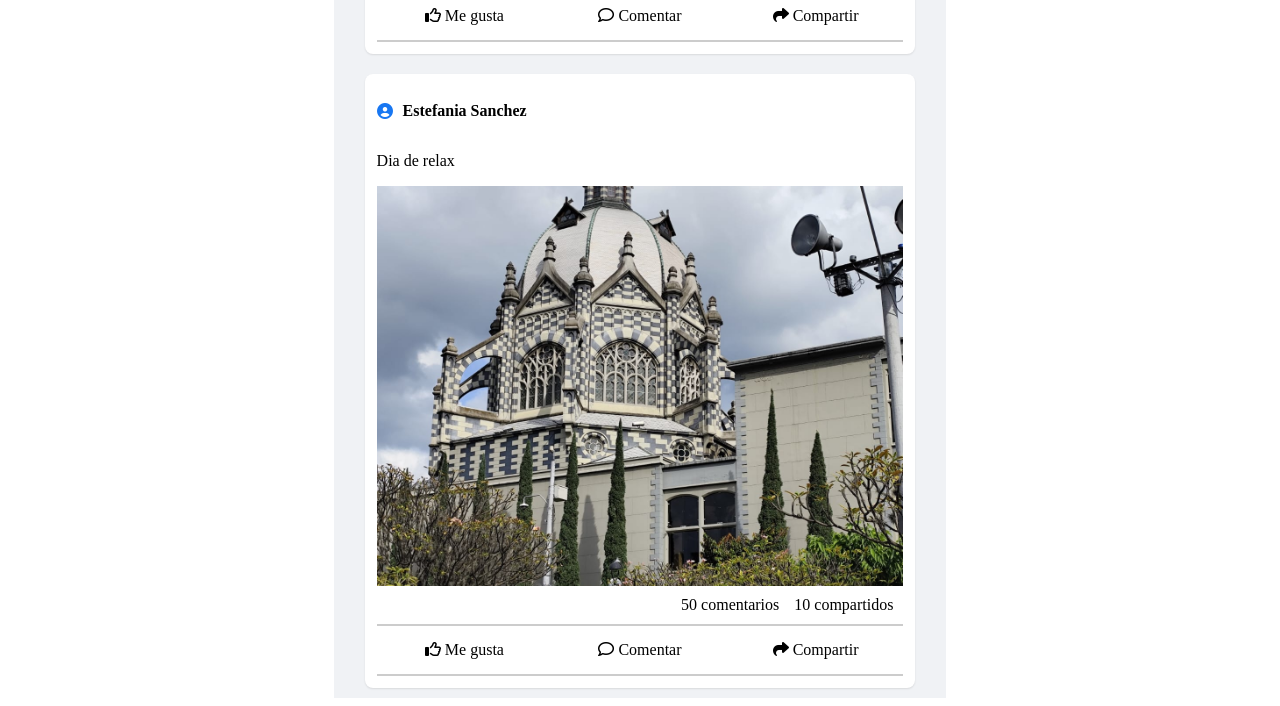
==== commit 26567642: "mejora de tablet y fix de resoluciones" ====
--- a/index.html
+++ b/index.html
@@ -14,6 +14,16 @@
   <body>
     <header class="container-top-menu">
       <div class="top-menu-left">
+        <a
+          href="#"
+          class="desktop-only"
+          style="margin-left: 1rem; margin-right: 0.5rem; text-decoration: none"
+        >
+          <i
+            class="fa-brands fa-facebook"
+            style="color: #0866ff; font-size: 2.5rem"
+          ></i>
+        </a>
         <a href="#" class="mobile-only mobile-bars"
           ><i class="fa-solid fa-bars"></i
         ></a>
@@ -30,26 +40,40 @@
       <div class="top-menu">
         <nav class="top-menu-nav">
           <ul class="top-menu-list">
-            <li class="top-menu-li active-tab">
-              <a href="#"><i class="fa-solid fa-house"></i></a>
-            </li>
             <li class="top-menu-li">
-              <a href="#"><i class="fa-solid fa-clapperboard"></i> </a>
+              <a href="#" class="top-button"
+                ><i class="fa-solid fa-house"></i
+              ></a>
             </li>
             <li class="top-menu-li">
-              <a href="#"><i class="fa-solid fa-user-group"></i></a>
+              <a href="#" class="top-button"
+                ><i class="fa-solid fa-clapperboard"></i>
+              </a>
             </li>
             <li class="top-menu-li">
-              <a href="#"><i class="fa-solid fa-store"></i></a>
+              <a href="#" class="top-button"
+                ><i class="fa-solid fa-user-group"></i
+              ></a>
+            </li>
+            <li class="top-menu-li">
+              <a href="#" class="top-button"
+                ><i class="fa-solid fa-store"></i
+              ></a>
             </li>
             <li class="top-menu-li desktop-only">
-              <a href="#"><i class="fa-solid fa-gamepad"></i></a>
+              <a href="#" class="top-button"
+                ><i class="fa-solid fa-gamepad"></i
+              ></a>
             </li>
             <li class="top-menu-li mobile-only">
-              <a href="#"><i class="fa-regular fa-bell"></i></a>
+              <a href="#" class="top-button"
+                ><i class="fa-regular fa-bell"></i
+              ></a>
             </li>
             <li class="top-menu-li mobile-only">
-              <a href="#"><i class="fa-regular fa-user-circle"></i></a>
+              <a href="#" class="top-button"
+                ><i class="fa-regular fa-user-circle"></i
+              ></a>
             </li>
           </ul>
         </nav>
--- a/css/main.css
+++ b/css/main.css
@@ -7,15 +7,6 @@
 
 * {
   box-sizing: border-box;
-}
-
-body {
-  margin: 0;
-  padding: 0;
-  font-family: Arial, sans-serif;
-  background-color: #f0f2f5;
-  width: 100%;
-  overflow-x: hidden;
 }
 
 li {
@@ -35,8 +26,7 @@
   display: grid;
   grid-template-columns: 1fr 2fr 1fr;
   gap: 1.25rem;
-  border-bottom: 1px solid #ccc;
-  padding-bottom: 10px;
+  border-bottom: 0.125rem solid #ccc;
   position: sticky;
   top: 0;
   background-color: #fff;
@@ -59,7 +49,7 @@
   align-items: center;
   background-color: #f0f2f5;
   border-radius: 1.5rem;
-  padding: 0 12px;
+  padding: 0 0.75rem;
   width: 16rem;
   height: 2.5rem;
 }
@@ -67,7 +57,7 @@
 .desktop-search-container i {
   color: #65676b;
   font-size: 0.95rem;
-  margin-right: 10px;
+  margin-right: 0.625rem;
 }
 
 .top-menu-left-search {
@@ -103,6 +93,8 @@
 .top-menu-li {
   flex: 1;
   position: relative;
+  border-bottom: 0.1875rem solid transparent; /* Añadir un borde transparente para luego utilizar un pseudo elemento*/
+  transition: border-bottom-color 0.2s;
 }
 
 .top-menu-li a {
@@ -114,6 +106,7 @@
   border-radius: 8px;
   transition: background-color 0.2s;
 }
+
 .top-menu-li a:hover {
   background-color: #f0f2f5;
 }
@@ -122,7 +115,18 @@
   font-size: 1.5rem;
   color: #65676b;
 }
+
 .top-menu-li i:hover {
+  color: #1877f2;
+}
+
+/* Como el focus no puede recibir foco, se utiliza el focus-within para que se detecte el <a> dentro del <li>
+y este haga el efecto deseado */
+.top-menu-li:focus-within {
+  border-bottom-color: #1877f2; /* Cambia el color transparente a azul  */
+}
+
+.top-button:focus i {
   color: #1877f2;
 }
 
@@ -238,7 +242,7 @@
   display: flex;
   flex-direction: column;
   background-color: #f0f2f5;
-  min-height: calc(100vh - 60px);
+  min-height: calc(100vh - 3.75rem);
   width: 100%;
 }
 
@@ -349,9 +353,9 @@
   bottom: 0;
   left: 0;
   color: white;
-  margin: 10px;
+  margin: 0.625rem;
   font-weight: 600;
-  font-size: 13px;
+  font-size: 0.8125rem;
 }
 
 /* Post header */
@@ -369,7 +373,7 @@
 .post-header {
   display: flex;
   align-items: center;
-  gap: 10px;
+  gap: 0.625rem;
 }
 
 /* Photo */
@@ -377,7 +381,7 @@
 .post-photo {
   height: 25rem;
   width: 100%;
-  margin: 10px 0;
+  margin: 0.625rem 0;
   overflow: hidden;
   background-color: #000;
 }
@@ -410,20 +414,20 @@
 .post-footer-list {
   display: flex;
   justify-content: flex-end;
-  gap: 15px;
+  gap: 0.9375rem;
   width: 100%;
   margin: 0;
-  padding: 0 10px;
+  padding: 0 0.625rem;
 }
 
 /* post reactions */
 
 .post-reactions {
   width: 100%;
-  border-top: 1px solid #ccc;
-  border-bottom: 1px solid #ccc;
-  padding: 5px 0;
-  margin-top: 10px;
+  border-top: 0.125rem solid #ccc;
+  border-bottom: 0.125rem solid #ccc;
+  padding: 0.3125rem 0;
+  margin-top: 0.625rem;
 }
 
 .post-reactions-list {
@@ -436,7 +440,7 @@
 .post-reactions-li {
   flex: 1;
   text-align: center;
-  padding: 10px 0;
+  padding: 0.625rem 0;
   border-radius: 5px;
 }
 
@@ -472,15 +476,12 @@
 }
 
 .friends-li i {
+  display: flex;
   justify-content: center;
   align-items: center;
-  font-size: 1.8rem;
+  font-size: 2.2rem;
   margin-right: 0.75rem;
   color: #1877f2;
-  background-color: #e4e6eb;
-  border-radius: 50%;
-  width: 2.2rem;
-  height: 2.2rem;
 }
 
 .friends-li a:hover {
@@ -489,17 +490,31 @@
 
 /* ---------------------------------------Responsive Tablet ------------------------------------------*/
 
-@media (max-width: 1100px) {
+@media (max-width: 1024px) {
   .container {
-    grid-template-columns: 1fr 3fr;
-  }
-
+    grid-template-columns: 1fr;
+  }
+
+  .left-menu,
   .menu-right {
     display: none;
   }
 
+  .desktop-search-container {
+    width: 2.5rem;
+    height: 2.5rem;
+    padding: 0;
+    justify-content: center;
+    border-radius: 50%;
+  }
+
+  .desktop-search-container i {
+    margin-right: 0;
+    font-size: 1.1rem;
+  }
+
   .top-menu-left-search {
-    width: 12rem;
+    display: none;
   }
 }
 
@@ -512,9 +527,20 @@
     height: auto;
     display: flex;
     flex-wrap: wrap;
-    padding: 5px 10px 0 10px;
+    padding: 0.3125rem 0.625rem 0 0.625rem;
     gap: 0;
-    background-color: #fff;
+  }
+
+  .top-menu-left {
+    width: auto;
+    flex: 1;
+    justify-content: flex-start;
+    gap: 0.5rem;
+  }
+
+  .mobile-bars i {
+    font-size: 1.6rem;
+    color: #000;
   }
 
   .mobile-logo {
@@ -522,63 +548,43 @@
     font-size: 1.7rem;
     font-weight: 700;
     margin: 0;
-    display: flex;
+  }
+
+  .top-menu {
+    width: 100%;
+    order: 3;
+    margin-top: 0.625rem;
+  }
+
+  .top-menu-list {
+    justify-content: space-between;
+  }
+
+  .top-menu-li i {
+    font-size: 1.5rem;
+  }
+
+  /* Quitar el fondo que venia del escritorio, queda el fondo gris*/
+  .top-menu-li a:hover {
+    background-color: transparent;
   }
 
   .top-menu-right {
     width: auto;
-    display: flex;
-    justify-content: flex-end;
-    align-items: center;
-  }
-
-  .top-menu-left {
-    width: auto;
-    flex: 1;
-    display: flex;
-    justify-content: flex-start;
-    align-items: center;
-    gap: 8px;
-  }
-
-  .mobile-only {
-    display: block;
-  }
-  .desktop-only,
-  .desktop-only-icon {
-    display: none !important;
-  }
-
-  .container {
-    grid-template-columns: 1fr;
-    gap: 0;
-    width: 100%;
-    max-width: 100vw;
-    overflow-x: hidden;
-  }
-
-  .middle-menu {
-    min-width: 0;
-    width: 100%;
-    max-width: 100vw;
-  }
-
-  .left-menu,
-  .menu-right {
-    display: none;
-  }
-
-  .mobile-bars i {
-    font-size: 1.6rem;
-    color: #000;
   }
 
   .top-menu-r-list {
-    gap: 15px;
+    gap: 0.9375rem;
   }
 
   .top-menu-r-li.mobile-only {
     display: list-item;
+  }
+
+  .top-menu-li a {
+    padding: 0.625rem 0;
+    border-radius: 0;
+    width: 100%;
   }
 
   .top-menu-r-li a {
@@ -587,68 +593,57 @@
     background-color: transparent;
     font-size: 1.3rem;
     color: #000;
-    padding: 2px;
+    padding: 0.125rem;
   }
 
   .top-menu-r-li a:hover {
     background-color: transparent;
   }
 
-  .top-menu {
-    width: 100%;
-    order: 3;
-    margin-top: 10px;
-    border-bottom: 1px solid #ccc;
-  }
-
-  .top-menu-list {
-    display: flex;
-    justify-content: space-between;
-    width: 100%;
-  }
-
-  .top-menu-li {
-    flex: 1;
-    display: flex;
-    justify-content: center;
-    align-items: center;
-  }
-
-  .top-menu-li.mobile-only {
-    display: flex;
-  }
-
-  .top-menu-li a {
-    padding: 10px 0;
-    border-radius: 0;
-    width: 100%;
-  }
-
-  .top-menu-li i {
-    font-size: 1.5rem;
-  }
-
-  .top-menu-li.active-tab {
-    border-bottom: 3px solid #0866ff;
-  }
-
-  .top-menu-li.active-tab i {
-    color: #0866ff;
+  .mobile-only {
+    display: block;
+  }
+
+  /* Ocultar elementos de escritorio, !important hace que esto se aplique por encima de todo*/
+  .desktop-only,
+  .desktop-only-icon {
+    display: none !important;
+  }
+
+  .container {
+    grid-template-columns: 1fr;
+    gap: 0;
+    width: 100%;
+    max-width: 100vw;
+    overflow-x: hidden;
+  }
+
+  .left-menu,
+  .menu-right {
+    display: none;
+  }
+
+  .middle-menu {
+    min-width: 0;
+    width: 100%;
+    max-width: 100vw;
   }
 
   .create-post {
     width: 100%;
     border-radius: 0;
     margin: 0;
-    padding: 10px;
+    padding: 0.625rem;
     box-shadow: none;
-    border-bottom: 8px solid #c9ccd1;
+    border-bottom: 0.5rem solid #c9ccd1;
   }
 
   .create-post-input {
     min-width: 0;
   }
 
+  /* Ocultar iconos de crear post, > Busca solo los hijos directos de .create-post-actions, esto para ocultar
+  el primer y tercer hijo*/
   .create-post-actions > .action-item:nth-child(1),
   .create-post-actions > .action-item:nth-child(3) {
     display: none;
@@ -657,15 +652,14 @@
   .histories {
     justify-content: flex-start;
     overflow-x: auto;
-    padding: 10px;
-    gap: 10px;
-    width: 100%;
-
+    padding: 0.625rem;
+    gap: 0.625rem;
+    width: 100%;
     scrollbar-width: none;
   }
 
   .history {
-    min-width: 100px;
+    min-width: 6.25rem;
     flex: 0 0 auto;
   }
 
@@ -673,8 +667,7 @@
     width: 100%;
     max-width: 100%;
     border-radius: 0;
-    margin: 10px 0 0 0;
-    box-sizing: border-box;
+    margin: 0.625rem 0 0 0;
   }
 
   .post-reactions-li a {
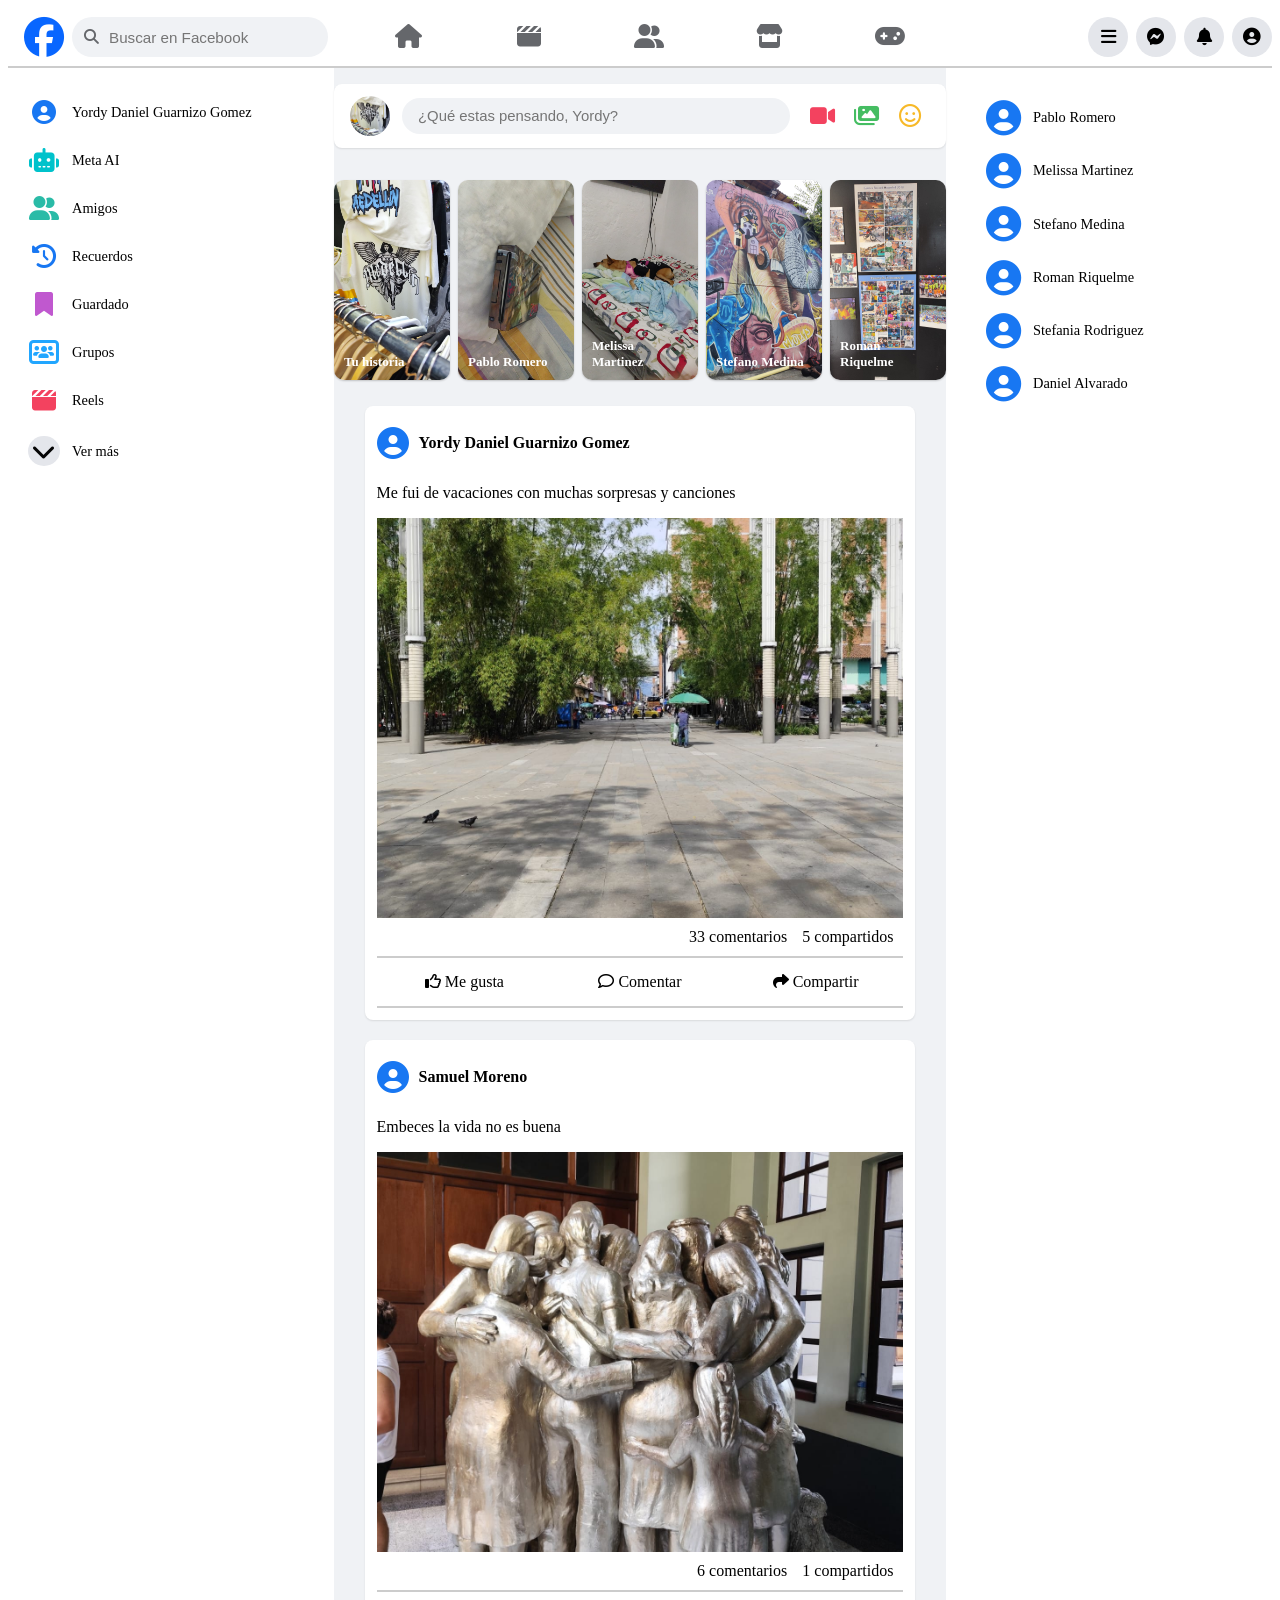
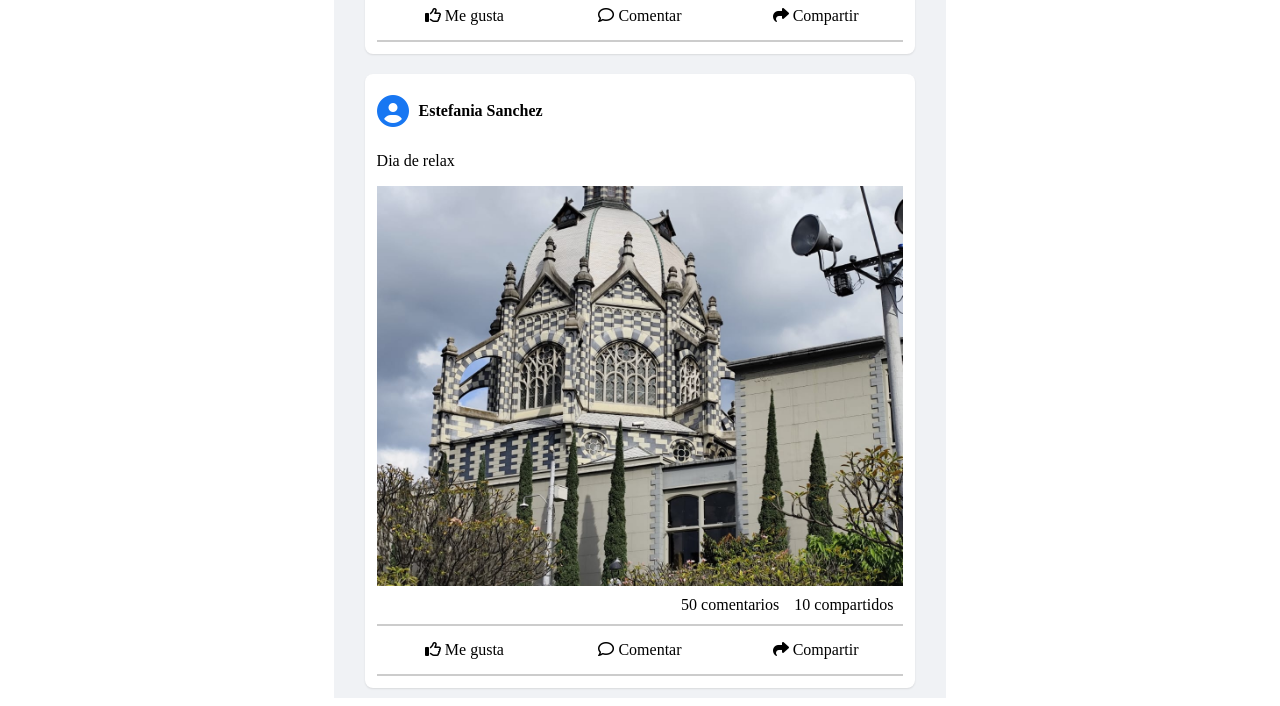
==== commit 0a396625: "improve classes for hide icons in mobile" ====
--- a/index.html
+++ b/index.html
@@ -155,13 +155,13 @@
           />
 
           <div class="create-post-actions">
-            <div class="action-item">
+            <div class="action-item hide-icon-mobile">
               <i class="fa-solid fa-video" style="color: #f3425f"></i>
             </div>
             <div class="action-item">
               <i class="fa-solid fa-images" style="color: #45bd62"></i>
             </div>
-            <div class="action-item">
+            <div class="action-item hide-icon-mobile">
               <i class="fa-regular fa-face-smile" style="color: #f7b928"></i>
             </div>
           </div>
--- a/css/main.css
+++ b/css/main.css
@@ -376,6 +376,10 @@
   gap: 0.625rem;
 }
 
+.post-header i {
+  font-size: 2rem;
+}
+
 /* Photo */
 
 .post-photo {
@@ -520,7 +524,7 @@
 
 /* ---------------------------------------Responsive Mobile ------------------------------------------*/
 
-@media (max-width: 768px) {
+@media (max-width: 767px) {
   .container-top-menu {
     width: 100%;
     max-width: 100%;
@@ -642,10 +646,7 @@
     min-width: 0;
   }
 
-  /* Ocultar iconos de crear post, > Busca solo los hijos directos de .create-post-actions, esto para ocultar
-  el primer y tercer hijo*/
-  .create-post-actions > .action-item:nth-child(1),
-  .create-post-actions > .action-item:nth-child(3) {
+  .hide-icon-mobile {
     display: none;
   }
 
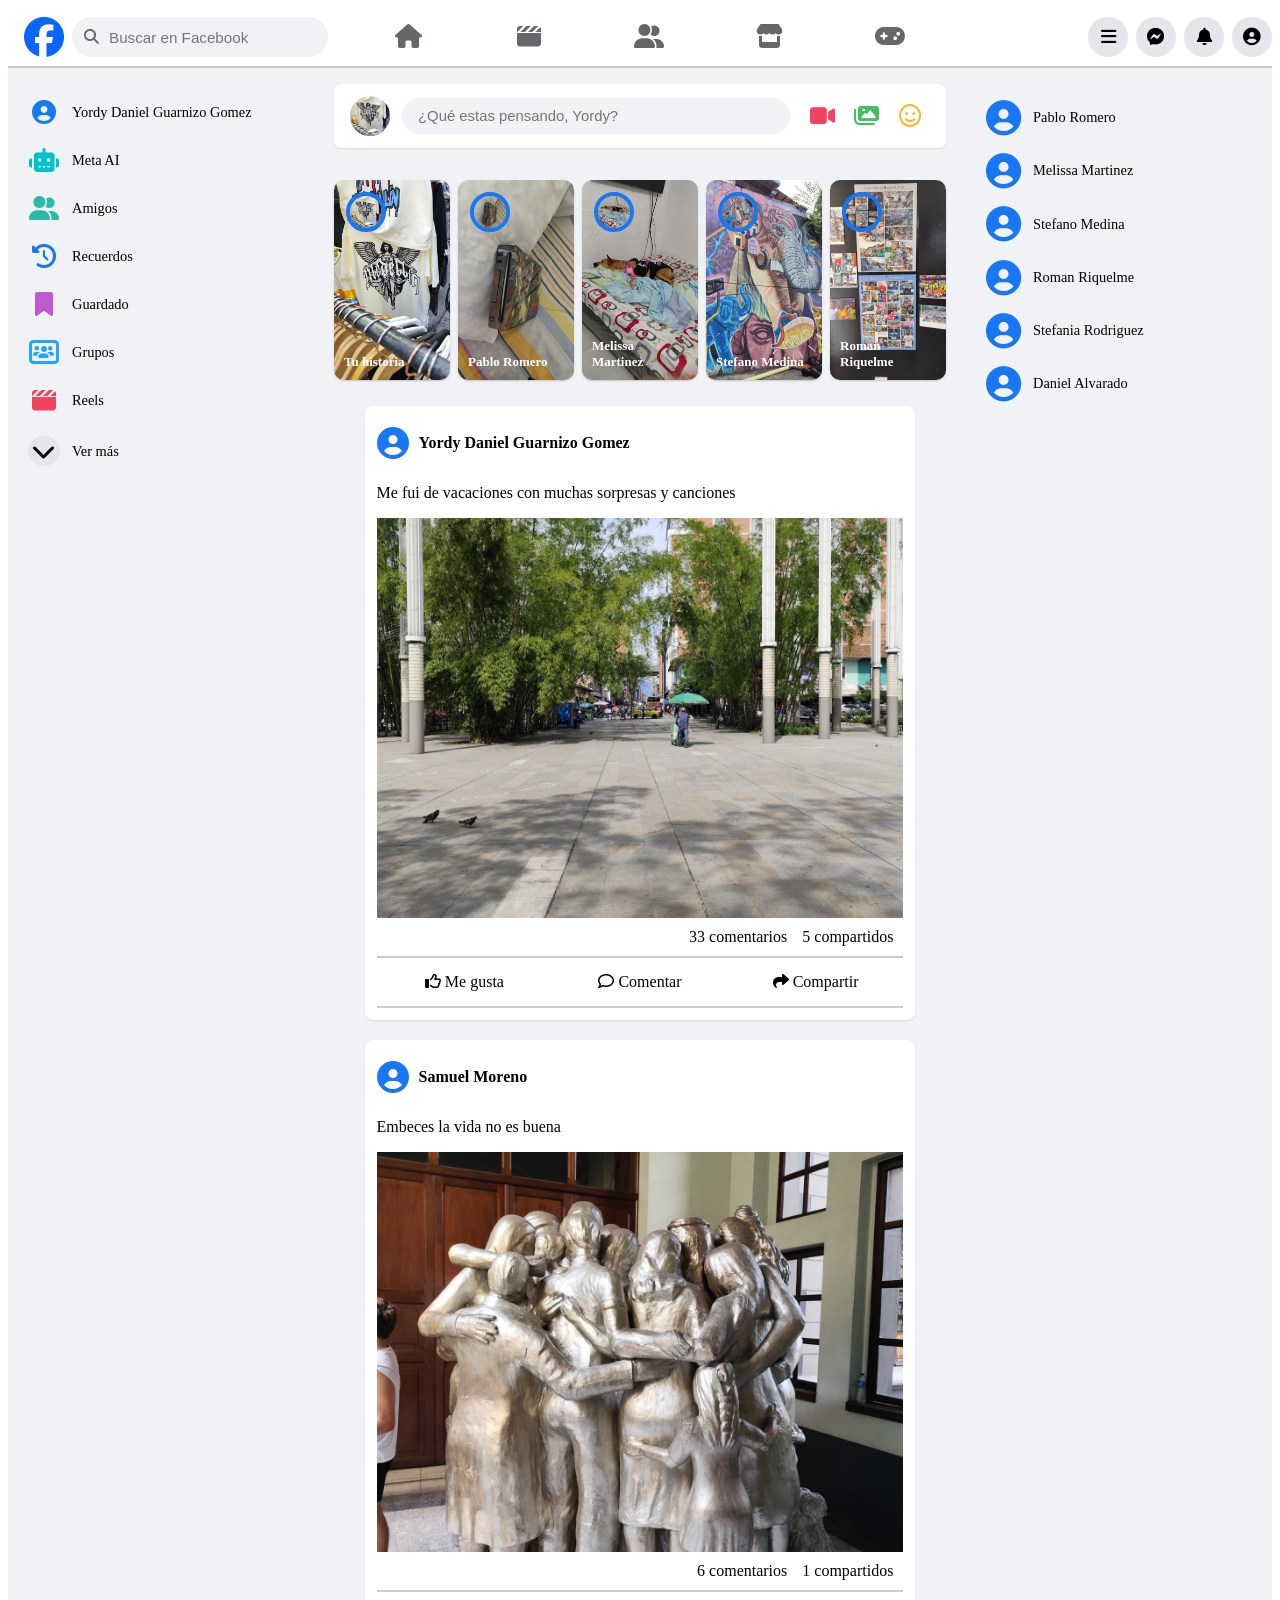
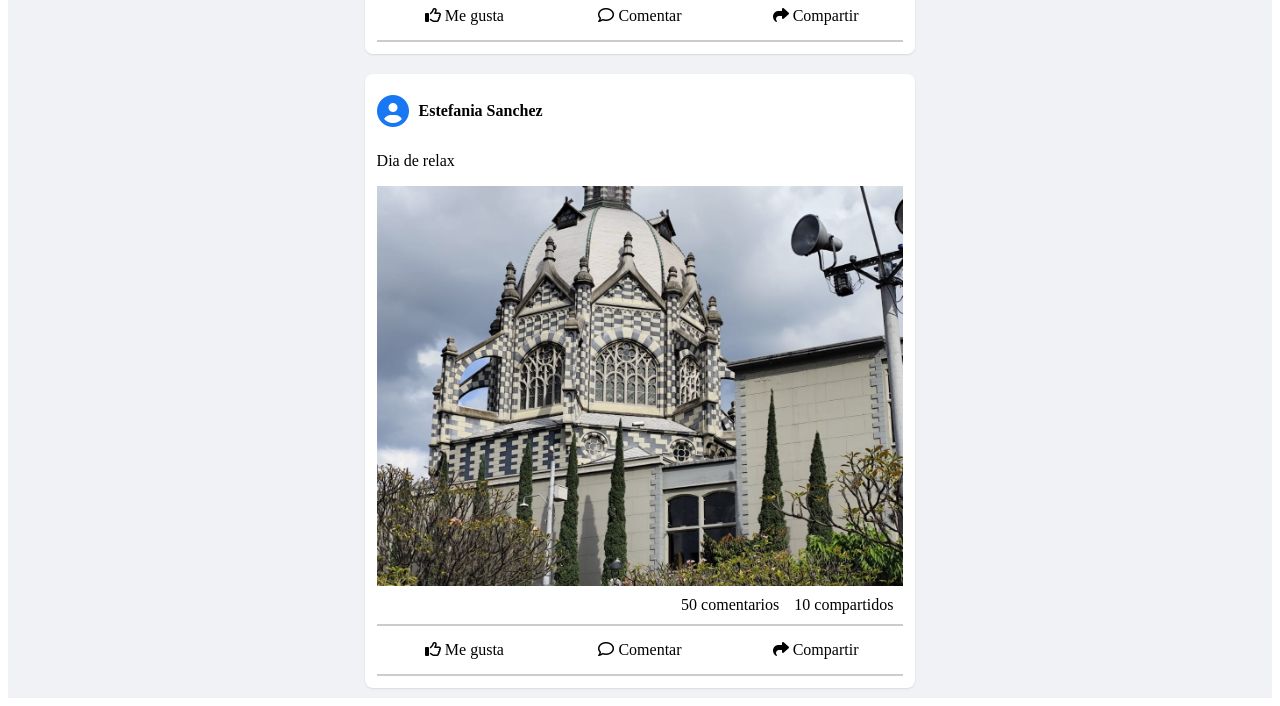
==== commit 08d52e15: "mejora en el bg y rueda de los estados" ====
--- a/index.html
+++ b/index.html
@@ -168,23 +168,28 @@
         </section>
         <section class="histories">
           <div class="history history-1">
-            <img src="img/Camiseta.jpeg" alt="Camiseta" />
+            <img class="history-bg" src="img/Camiseta.jpeg" alt="Camiseta" />
+            <img class="history-avatar" src="img/Camiseta.jpeg" alt="Avatar" />
             <p class="history-name">Tu historia</p>
           </div>
           <div class="history history-2">
-            <img src="img/Wii.jpeg" alt="Wii" />
+            <img class="history-bg" src="img/Wii.jpeg" alt="Wii" />
+            <img class="history-avatar" src="img/Wii.jpeg" alt="Avatar" />
             <p class="history-name">Pablo Romero</p>
           </div>
           <div class="history history-3">
-            <img src="img/Jelly.jpeg" alt="Dog" />
+            <img class="history-bg" src="img/Jelly.jpeg" alt="Dog" />
+            <img class="history-avatar" src="img/Jelly.jpeg" alt="Avatar" />
             <p class="history-name">Melissa Martinez</p>
           </div>
           <div class="history history-4">
-            <img src="img/Mural.jpeg" alt="Mural" />
+            <img class="history-bg" src="img/Mural.jpeg" alt="Mural" />
+            <img class="history-avatar" src="img/Mural.jpeg" alt="Avatar" />
             <p class="history-name">Stefano Medina</p>
           </div>
           <div class="history history-5">
-            <img src="img/poster.jpeg" alt="Poster" />
+            <img class="history-bg" src="img/poster.jpeg" alt="Poster" />
+            <img class="history-avatar" src="img/poster.jpeg" alt="Avatar" />
             <p class="history-name">Roman Riquelme</p>
           </div>
         </section>
--- a/css/main.css
+++ b/css/main.css
@@ -38,7 +38,7 @@
 
 .top-menu-left {
   display: flex;
-  justify-content: center;
+  justify-content: flex-start;
   align-items: center;
   width: 100%;
   height: 100%;
@@ -167,6 +167,7 @@
   display: grid;
   grid-template-columns: 1fr 2fr 1fr;
   gap: 1.25rem;
+  background-color: #f0f2f5;
   align-items: start;
 }
 
@@ -175,6 +176,7 @@
 .left-menu {
   position: sticky;
   top: 3.75rem;
+  background-color: #f0f2f5;
   height: calc(100vh - 3.75rem);
   overflow-y: auto;
 }
@@ -337,15 +339,27 @@
   border: none;
 }
 
-.history img {
+.history-bg {
   width: 100%;
   height: 100%;
   object-fit: cover;
   transition: transform 0.3s ease;
 }
 
-.history:hover img {
+.history:hover .history-bg {
   transform: scale(1.05);
+}
+
+.history-avatar {
+  position: absolute;
+  top: 0.75rem;
+  left: 0.75rem;
+  width: 2.5rem;
+  height: 2.5rem;
+  border-radius: 50%;
+  border: 4px solid #1877f2;
+  object-fit: cover;
+  z-index: 10;
 }
 
 .history-name {
